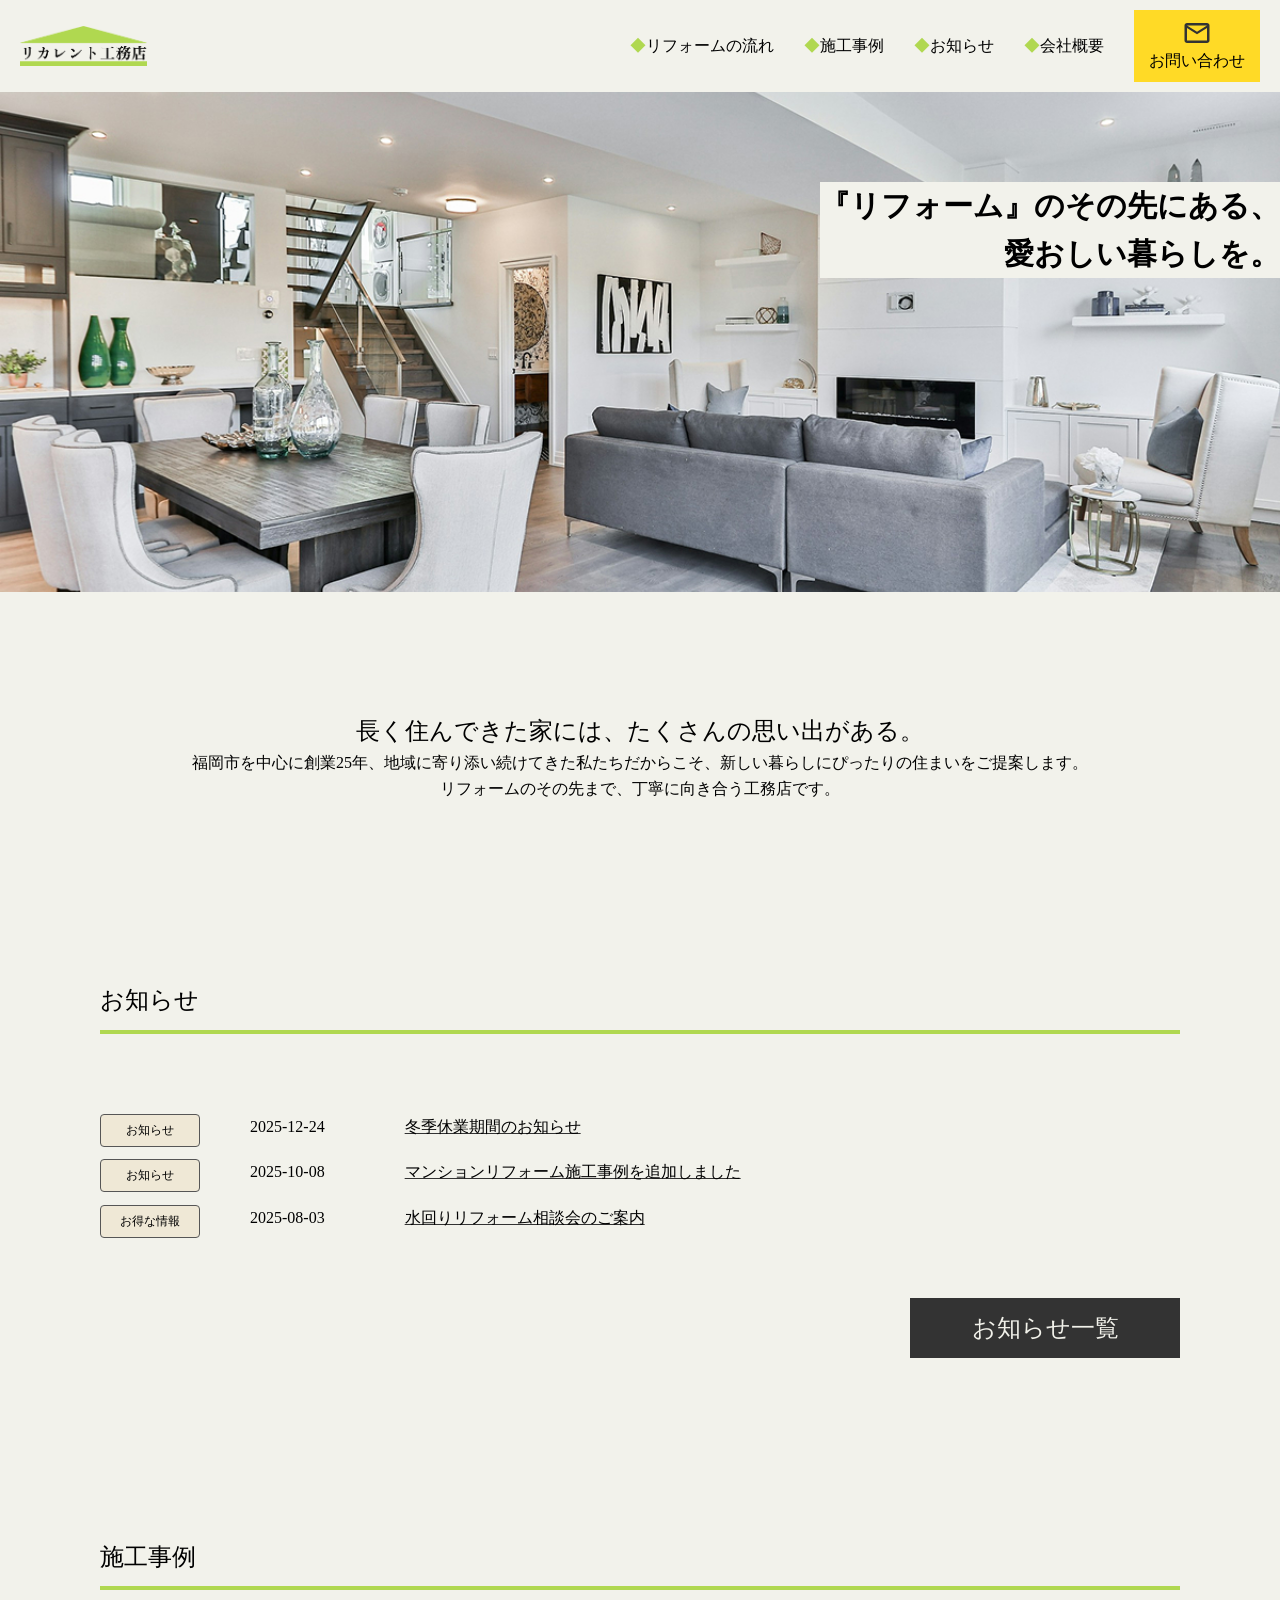
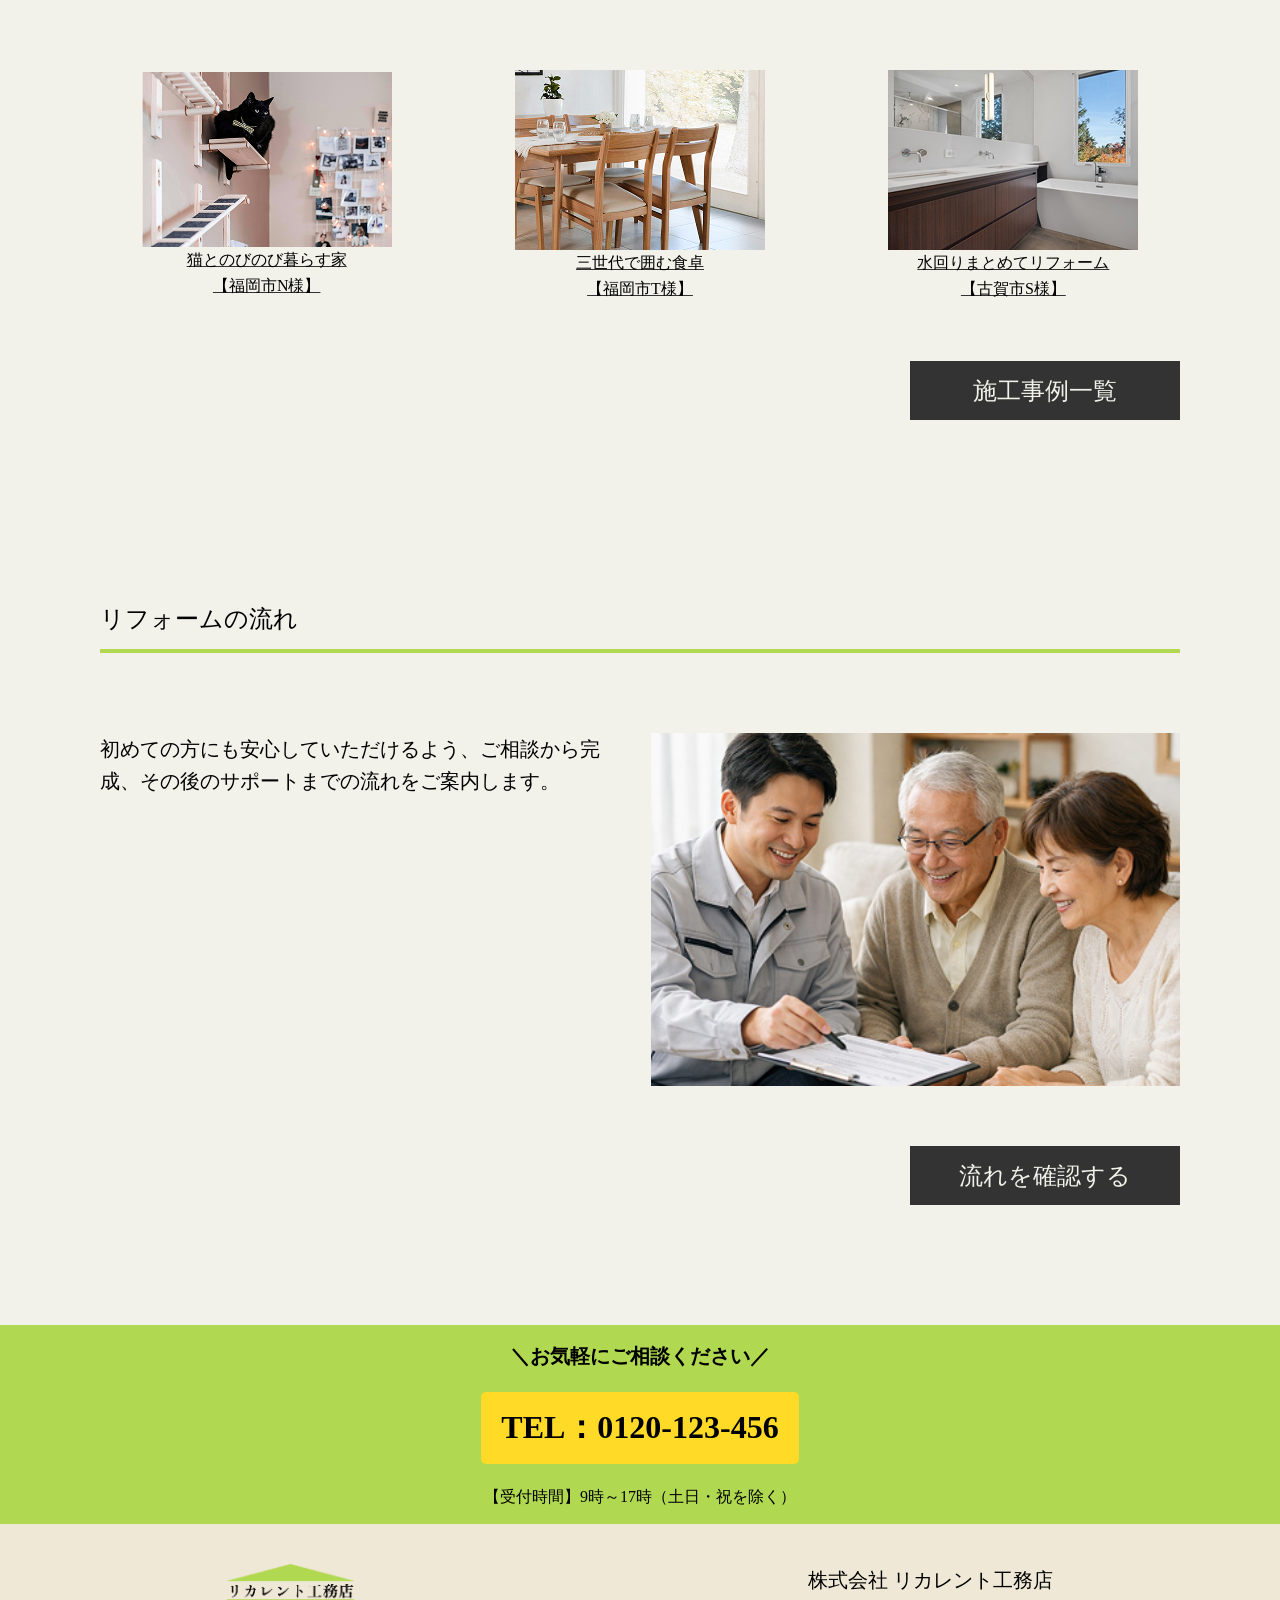
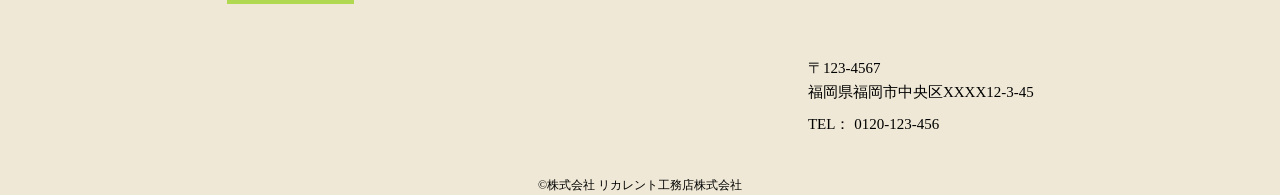
==== index.html @ 18c593c0 "アニメ―ション追加" ====
<!DOCTYPE html>
<html lang="ja">

<head>
    <meta charset="UTF-8">
    <meta name="viewport" content="width=device-width, initial-scale=1.0">
    <!-- 検索対策 -->
    <meta name="robots" content="noindex, nofollow">
    <link rel="stylesheet" href="css/reset.css">
    <link rel="stylesheet" href="css/style.css">
    <title>リカレント工務店株式会社</title>
</head>

<body>
    <header>
        <div class="l-header">
            <a href="index.html">
                <h1 class="c-logo"><img src="img/logo.png" alt="リカレント工務店株式会社" class="c-logo__img"></h1>
            </a>
            <nav class="l-g-nav">
                <ul class="l-g-nav__inner">
                    <li class="c-header-text"><a href="process.html">リフォームの流れ</a></li>
                    <li class="c-header-text"><a href="case.html">施工事例</a></li>
                    <li class="c-header-text"><a href="news.html">お知らせ</a></li>
                    <li class="c-header-text"><a href="company.html">会社概要</a></li>
                    <li>
                        <a href="contact.html" class="l-header__info-link">
                            <img src="img/icon-mail.svg" alt="">
                            <p>お問い合わせ</p>
                        </a>
                    </li>
                </ul>
            </nav>

            <nav class="open" id="open">
                <ul class="l-g-nav__inner">
                    <li class="c-header-text"><a href="process.html">リフォームの流れ</a></li>
                    <li class="c-header-text"><a href="case.html">施工事例</a></li>
                    <li class="c-header-text"><a href="news.html">お知らせ</a></li>
                    <li class="c-header-text"><a href="company.html">会社概要</a></li>
                    <li>
                        <a href="contact.html" class="l-header__info-link">
                            <img src="img/icon-mail.svg" alt="">
                            <p>お問い合わせ</p>
                        </a>
                    </li>
                </ul>
            </nav>

            <div class="c-hamburger" id="hamburger">
                <span></span>
            </div>
        </div>
    </header>

    <main>
        <div class="p-mv  slide-items">
            <p class="p-mv__copy bold">『リフォーム』のその先にある、<br>愛おしい暮らしを。</p>
        </div>
        <div class="l-wrapper">
            <div class="l-section">
                <p class="c-center-text subcopy"><span class="fz24">長く住んできた家には、たくさんの思い出がある。</span><br>
                    福岡市を中心に創業25年、地域に寄り添い続けてきた私たちだからこそ、新しい暮らしにぴったりの住まいをご提案します。 <br>リフォームのその先まで、丁寧に向き合う工務店です。</p>
            </div>


            <section class="l-section p-top-news">
                <h2 class="c-title fz24">お知らせ</h2>
                <div class="p-top-section__body">

                    <dl class="p-top-news__list" id="top-news-area">
                    </dl>

                    <a href="news.html" class="c-btn--black p-top__btn">
                        <p>お知らせ一覧
                        </p>
                    </a>
                </div>
            </section>

            <section class="l-section">
                <h2 class="c-title  fz24">施工事例</h2>
                <div class="p-top-section__body">
                    <ul class="p-case-card-set">
                        <li class="p-case-card c-hover__text"><a href="case/case1.html"><img src="img/case1.jpg"
                                    alt="福岡市のリフォーム事例。壁にキャットタワーがつけられており、黒猫がくつろいでいる。" class="p-case-card__img"></a>
                            <a href="#">
                                <p>猫とのびのび暮らす家</p>
                                <p>【福岡市N様】</p>
                            </a>
                        </li>
                        <li class="p-case-card c-hover__text"><a href="case/case1.html"><img src="img/case2.jpg"
                                    alt="福岡市のリフォーム事例。白い部屋に机と椅子がある。机の上には食器類がおかれている。" class="p-case-card__img"></a>
                            <a href="case/case01.html">
                                <p>三世代で囲む食卓</p>
                                <p>【福岡市T様】</p>
                            </a>
                        </li>
                        <li class="p-case-card c-hover__text"><a href="case/case1.html"><img src="img/case3.jpg"
                                    alt="古賀市のリフォーム事例。白い壁の部屋。ブラウンの引き出しがある大きな洗面台がある。窓からは青空が見える。"
                                    class="p-case-card__img"></a>
                            <a href="#">
                                <p>水回りまとめてリフォーム</p>
                                <p>【古賀市S様】</p>
                            </a>
                        </li>
                    </ul>
                    <a href="case.html" class="c-btn--black  p-top__btn">施工事例一覧</a>
                </div>
            </section>

            <section class="l-section p-top-process">
                <h2 class="c-title fz24">リフォームの流れ</h2>
                <div class="p-top-section__body">
                    <div class="p-top-process__inner">
                        <p class="p-top-process__text fz20">初めての方にも安心していただけるよう、ご相談から完成、その後のサポートまでの流れをご案内します。</p>
                        <img src="img/process4.jpg" alt="男性作業員が老夫婦に書面を見せながら説明をしている。" class="p-top-process__img">
                    </div>
                    <a href="process.html" class="c-btn--black p-top__btn">
                        <p>流れを確認する</p>
                    </a>
                </div>
            </section>
        </div>


        <div class="c-tel-belt c-center-text">
            <p class="fz20 bold">＼お気軽にご相談ください／</p>
            <p class="c-tel-belt__num fz32 bold">TEL：<a href="tel:0120-123-456">0120-123-456</a></p>
            <p>【受付時間】9時～17時（土日・祝を除く）</p>
        </div>

        <footer class="l-footer">
            <div class="l-footer-inner">
                <img src="img/logo.png" alt="" class="l-footer__img">
                <div class="l-footer__text">
                    <p class="l-footer__company">株式会社 リカレント工務店</p>
                    <div class="l-footer__info">
                        <p class="l-footer__add">〒123-4567<br>
                            福岡県福岡市中央区XXXX12-3-45</p>
                        <p class="l-footer__tel">TEL： <a href="tel:0120-123-456">0120-123-456</a></p>
                    </div>
                </div>
            </div>
            <small class="l-footer__copy fz12">&copy;株式会社 リカレント工務店株式会社</small>
        </footer>
    </main>
    <script src="js/script.js"></script>
    <script src="js/common.js"></script>
</body>

</html>
---- css/style.css ----
@charset "UTF-8";


:root {
    --reform-black: #333333;
    --reform-green: #B0D850;
    --reform-white: #F2F2EB;
    --reform-beige: #EFE8D6;
    --reform-yellow: #FFDA26;

    --fz-12: 1.2rem;
    --fz-16: 1.6rem;
    --fz-20: 2.0rem;
    --fz-24: 2.4rem;
    --fz-32: 3.2rem;
    --fz-48: 4.8rem;
}


html {
    font-size: 62.5%;
    line-height: 1.6;
}

body {
    font-size: 1.6rem;
    background-color: var(--reform-white);
}

img {
    width: 100%;
    height: auto;
}

.l-wrapper {
    width: 90%;
    max-width: 1080px;
    margin: 0 auto;
    display: flex;
    flex-direction: column;
    gap: 180px;
    margin-block: 120px;
}

.l-section {
    display: flex;
    flex-direction: column;
    gap: 80px;
}

.c-center-text {
    text-align: center;
}

/* 共通設定 */

/* フォント */

.fz12 {
    font-size: var(--fz-12);
}

.fz16 {
    font-size: var(--fz-16);
}

.fz20 {
    font-size: var(--fz-20);
}

.fz24 {
    font-size: var(--fz-24);
}

.fz32 {
    font-size: var(--fz-32);
}

.fz48 {
    font-size: var(--fz-48);
}

.bold {
    font-weight: bold;
}

/* hover */

.c-btn--black:hover,
.c-header-text:hover,
.p-case-card:hover,
.c-logo:hover,
.l-header__info-link:hover,
.c-hover__text:hover,
.c-tel-belt__num:hover {
    transition: opacity 0.3s ease;
    opacity: 0.8;
}


.p-news-category .c-news-item__icon:hover {
    filter: brightness(90%);
}

.c-hover__text {
    text-decoration: underline solid var(--reform-black);
}

.c-hover__text:hover,
.c-header-text:hover {
    color: #6B8E23;

}

.c-hover__text:hover {
    text-decoration: underline solid #6B8E23;
}

/* btn */
.c-btn--black {
    display: block;
    background-color: var(--reform-black);
    color: var(--reform-white);
    font-size: var(--fz-24);
    width: 270px;
    padding-block: 10.5px;
    text-align: center;
}

/* 見出し */
.c-title {
    border-bottom: 4px solid var(--reform-green);
    display: inline-block;
    padding-bottom: 10px;
    white-space: nowrap;
}

.c-title.animation {
    animation: slide-left 2s linear forwards;
}


/* ニュースアイコン */
.c-news-item__icon {
    background: var(--reform-beige);
    border: 1px solid #565656;
    border-radius: 4px;
    width: 100px;
    text-align: center;
    padding-block: 6px;
}

.c-special-offer {
    background-color: var(--reform-green);
}

/* header */

.l-header {
    display: flex;
    align-items: center;
    justify-content: space-between;
    padding: 10px 20px;
}

/* ロゴ */
.c-logo__img {
    height: 40px;
    width: auto;
}


.l-g-nav__inner {
    display: flex;
    align-items: center;
    gap: 30px;
}

.c-header-text {
    display: flex;
    gap: 20px;
}

.c-header-text a::before {
    content: "◆";
    color: var(--reform-green);
}



/* お問い合わせボタン */
.l-header__info-link {
    display: flex;
    flex-direction: column;
    align-items: center;
    justify-content: center;
    background-color: var(--reform-yellow);
    padding: 8px 15px;
    min-width: 90px;
}

.l-header__info-link img {
    width: 30px;
}

/* ハンバーガーメニュー */

.c-hamburger,
.open {
    display: none;
}


@media screen and (max-width:810px) {
    .l-g-nav {
        display: none;
    }

    /* アイコン */
    .c-hamburger {
        display: block;
        width: 50px;
        height: 30px;
        position: fixed;
        right: 10px;
        top: 10px;
        z-index: 100;
    }

    .c-hamburger span,
    .c-hamburger span::before,
    .c-hamburger span::after {
        width: 100%;
        height: 1px;
        display: inline-block;
        background: var(--reform-black);
        position: absolute;
    }

    .c-hamburger span::before,
    .c-hamburger span::after {
        content: "";
    }

    .c-hamburger span {
        top: 50%;
    }

    .c-hamburger span::before {
        top: 15px;
    }

    .c-hamburger span::after {
        bottom: 15px;
    }

    .active+.c-hamburger span {
        background: var(--reform-white);
    }

    .active+.c-hamburger span::before {
        transform: rotate(45deg);
        top: 0;
        transition-duration: 300ms;
    }

    .active+.c-hamburger span::after {
        transform: rotate(-45deg);
        top: 0px;
        transition-duration: 300ms;
    }

    /* 中身 */
    .open {
        display: none;
        position: fixed;
        background: var(--reform-beige);
        opacity: 0.9;
        top: 0;
        right: 0;
        width: 70%;
        height: 100vh;
        z-index: 50;
    }

    .l-g-nav__inner {
        width: 100%;
        height: 100%;
        flex-direction: column;
        align-items: center;
        justify-content: center;
    }

    .l-header__info-link {
        flex-direction: row;
        gap: 20px;
    }

    .open.active {
        display: block;
    }
}

/*  電話　緑帯 */

.c-tel-belt {
    background-color: var(--reform-green);
    padding-block: 15px;
    display: flex;
    flex-direction: column;
    align-items: center;
    gap: 20px;
}

.c-tel-belt p:first-child {
    animation: flashAnime 500ms ease-in-out infinite;
}

.c-tel-belt__num {
    background-color: var(--reform-yellow);
    border-radius: 5px;
    padding: 10px 20px;
}

/* fotter */
.l-footer {
    background: var(--reform-beige);
}

.l-footer-inner {
    padding-block: 40px;
    display: flex;
    justify-content: space-around;
}

.l-footer__info {
    display: flex;
    flex-direction: column;
    gap: 8px;
}

.l-footer__text {
    display: flex;
    flex-direction: column;
    gap: 60px;

}

.l-footer__img {
    height: 40px;
    width: auto;
}

.l-footer__company {
    font-size: clamp(1.5rem, 1.324rem + 0.751vw, 2rem);
}

.l-footer__add,
.l-footer__tel {
    font-size: clamp(1rem, 0.824rem + 0.751vw, 1.5rem);
}

.l-footer__copy {
    display: block;
    text-align: center;
}

/* TOPページ */


.p-top-section__body {
    display: flex;
    flex-direction: column;
    gap: 60px;
}

.p-top__btn {
    align-self: flex-end;
}

@media screen and (max-width:735px) {
    .p-top__btn {
        align-self: center;
    }
}


/* MainVisual */
.p-mv {
    background: url(../img/bg.jpg) center center/cover;
    height: clamp(24.375rem, 15.352rem + 38.498vw, 50rem);
    display: flex;
    flex-direction: column;
    align-items: flex-end;
    opacity: 0;
    animation: slide-right 2s ease-out 200ms alternate forwards;
}


.p-mv__copy {
    font-size: clamp(1.5rem, 0.972rem + 2.254vw, 3rem);
    background-color: var(--reform-white);
    margin-top: 90px;
    text-align: end;
    opacity: 0;
    animation: riseAnime 3s ease-in-out 1.5s;
    animation-fill-mode: forwards;
}

.subcopy.animation {
    animation: riseAnime 3s ease-out;
}

/* お知らせ */

.p-top-news__list {
    display: flex;
    flex-direction: column;
    gap: clamp(1rem, 0.912rem + 0.376vw, 1.25rem);
}

.c-news-item {
    display: flex;
    gap: 80px;
}

.c-news-item__head {
    display: flex;
    gap: clamp(2.5rem, 1.620rem + 3.756vw, 5rem);
    font-weight: normal;
}


@media screen and (max-width:735px) {
    .c-news-item {
        flex-direction: column;
        gap: 12px;
    }
}

/* リフォームの流れ（トップページ） */
.p-top-process__inner {
    display: flex;
    gap: 2%;
}

.p-top-process__text,
.p-top-process__img {
    width: 49%;
}

@media screen and (max-width:735px) {
    .p-top-process__inner {
        flex-direction: column;
    }

    .p-top-process__img,
    .p-top-process__text {
        width: 100%;
    }
}

/* リフォームの流れページ */


.p-process__bg {
    background: url(../img/process_top.jpg) center center/cover;
    height: clamp(4rem, 0.193rem + 16.244vw, 14.813rem);
}

.p-process__inner {
    display: flex;
    flex-direction: column;
    gap: 220px;
}

.p-process__card {
    display: flex;
    gap: 2%;
    justify-content: center;
    align-items: center;
    position: relative;
}


.p-process__card:not(:first-of-type)::before {
    content: url(../img/arrow.svg);
    position: absolute;
    left: 0;
    top: -166px;
}

.p-process__title-area {
    display: flex;
    align-items: center;
    gap: 60px;
    margin-bottom: 50px;
}


.p-process__text-area,
.p-process__img {
    width: 49%;
}

.p-process__img {
    white-space: nowrap;
    opacity: 0;
}

.p-process__img.animation {
    animation: riseAnime 1s linear 400ms forwards;
}

.p-process__icon {
    background: var(--reform-green);
    font-size: var(--fz-32);
    display: flex;
    flex-direction: column;
    justify-content: center;
    align-items: center;
    width: 75px;
    height: 75px;
    border-radius: 50%;
}

.p-process__icon--small {
    font-size: var(--fz-16);
}

.p-process__title {
    font-size: var(--fz-24);
}


.p-process__step-1 {
    display: flex;
    flex-direction: column;
    align-items: center;
}


@media screen and (max-width:735px) {
    .p-process__card {
        flex-direction: column;
    }

    .p-process__text-area,
    .p-process__img {
        width: 100%;
    }
}

/* 問い合わせページ */

.p-tel-box {
    display: flex;
    flex-direction: column;
    border: 10px solid var(--reform-green);
    align-items: center;
    padding-block: 20px;
}

.p-tel-box__num {
    font-size: clamp(36px, 31.775px + 1.127vw, 48px);
}

.p-tel-box__text {
    font-size: clamp(20px, 18.592px + 0.376vw, 24px);
}

.p-form {
    display: flex;
    flex-direction: column;
    gap: 90px;
    align-items: flex-start;
}

.p-form-area {
    display: flex;
    flex-direction: column;
    /* 項目ごとの余白 */
    gap: 70px;
}

.p-form__item,
.p-form__item--top {
    display: flex;
    align-items: flex-start;
    gap: 78px;
}

.p-form__item-description {
    display: flex;
    flex-direction: column;
    gap: 13px;
}

.p-form__title-area {
    display: flex;
    flex-direction: column;
    gap: 13px;
}

.p-form__title-text {
    background: var(--reform-green);
    width: 200px;
}

.p-form__checkbox,
.p-form__radio {
    display: flex;
    align-items: center;
    gap: 15px;
}

.p-form__input-area {
    display: flex;
    gap: 45px;
}

.p-form--red {
    color: #DC1414;
}

.p-form__item--bottom,
.p-form--red {
    font-size: 1.4rem;
}

.p-text-box,
.p-text-box--big {
    border: 1px solid #000;
    padding: 10px 4px;
}

.p-text-box {
    height: 23px;
    width: 400px
}

.p-text-box--big {
    height: 164px;
    width: 400px;
}

.p-form-btn {
    align-self: center;
}



@media screen and (max-width:735px) {


    .p-form__input-area,
    .p-form__item,
    .p-form__item--top {
        flex-direction: column;
        gap: 12px;
    }
}

/* お知らせ一覧 */

.p-news-category {
    display: flex;
    gap: 10px;
}

.p-news-category__icon {
    display: flex;
    gap: 22px;
}

.p-news__box {
    border-bottom: 1px dotted var(--reform-black);
    padding-block: 20px;
}

.p-news-list {
    display: flex;
    flex-direction: column;
}


@media screen and (max-width:735px) {

    .p-news-category {
        flex-direction: column;
    }

}


/* 事例一覧 */


.p-case__category {
    display: flex;
    justify-content: center;
    gap: clamp(1.875rem, 0.775rem + 4.695vw, 5rem);
}

.p-case__category li {
    padding: 5px 10px;
}

.p-case__category li:hover {
    background-color: var(--reform-green);
    opacity: 0.9;
}


.p-case-card-set {
    display: grid;
    grid-template-columns: repeat(auto-fit, minmax(250px, 1fr));
    column-gap: min(40px);
    row-gap: 50px;
    align-items: center;
}

.p-case-card {
    width: 250px;
    text-align: center;
    display: flex;
    flex-direction: column;
    align-items: center;
    margin: 0 auto;
}

.p-case-card__img {
    width: 250px;
}


/* 事例詳細 */

.p-case-det {
    display: flex;
    gap: min(40px);
}

.p-case-det__img {
    max-width: 480px;
    object-fit: contain;
}

.p-case-comment__item {
    min-width: 200px;
}

.p-before-and-after {
    display: flex;
    justify-content: center;
    gap: min(40px);
}

.p-before,
.p-after {
    display: flex;
    flex-direction: column;
    gap: 10px;
    position: relative;
}

.p-before img,
.p-after img {
    width: 350px;
    height: 200px;
    object-fit: cover;
}

.p-case-det__bottom-area {
    display: flex;
    gap: min(40px);
}

.p-case-voice {
    flex-basis: 50%;
}

.p-case-box {
    flex-basis: 50%;
    border: 5px solid var(--reform-green);
    padding: 10px;
}

.p-case-box dt {
    font-weight: normal;
}

.p-case-box__item {
    display: flex;
}

.p-case-box__item dt::after {
    content: "：";
}



.p-case__btn {
    align-self: center;
}


@media screen and (max-width:735px) {
    .c-case-det__title {
        display: flex;
        flex-direction: column;
    }

    .p-case-det {
        flex-direction: column;
    }

    .p-case-det__img {
        width: 100%;
    }

    .p-case-comment {
        flex-direction: column;
    }

    .p-case-comment__item {
        width: 100%;
    }

    .p-case-det__bottom-area {
        flex-direction: column;
    }

    .p-before-and-after {
        flex-direction: column;
        align-items: center;
    }
}


/* アニメーション */
@keyframes riseAnime {
    0% {
        opacity: 0;
    }

    100% {
        opacity: 1;
    }
}

@keyframes flashAnime {
    0% {
        color: var(--reform-black);
    }

    50% {
        color: var(--reform-green);
    }

    100% {
        color: var(--reform-black);
    }
}

@keyframes slide-left {
    0% {
        transform: translateX(100%);
        opacity: 0;
    }

    50% {
        transform: translateX(0%);
        opacity: 1;
    }

    100% {
        transform: translateX(0%);
        opacity: 1;
    }
}

@keyframes slide-right {
    0% {
        transform: translateX(-100%);
        opacity: 0;
    }

    100% {
        transform: translateX(0%);
        opacity: 1;
    }
}
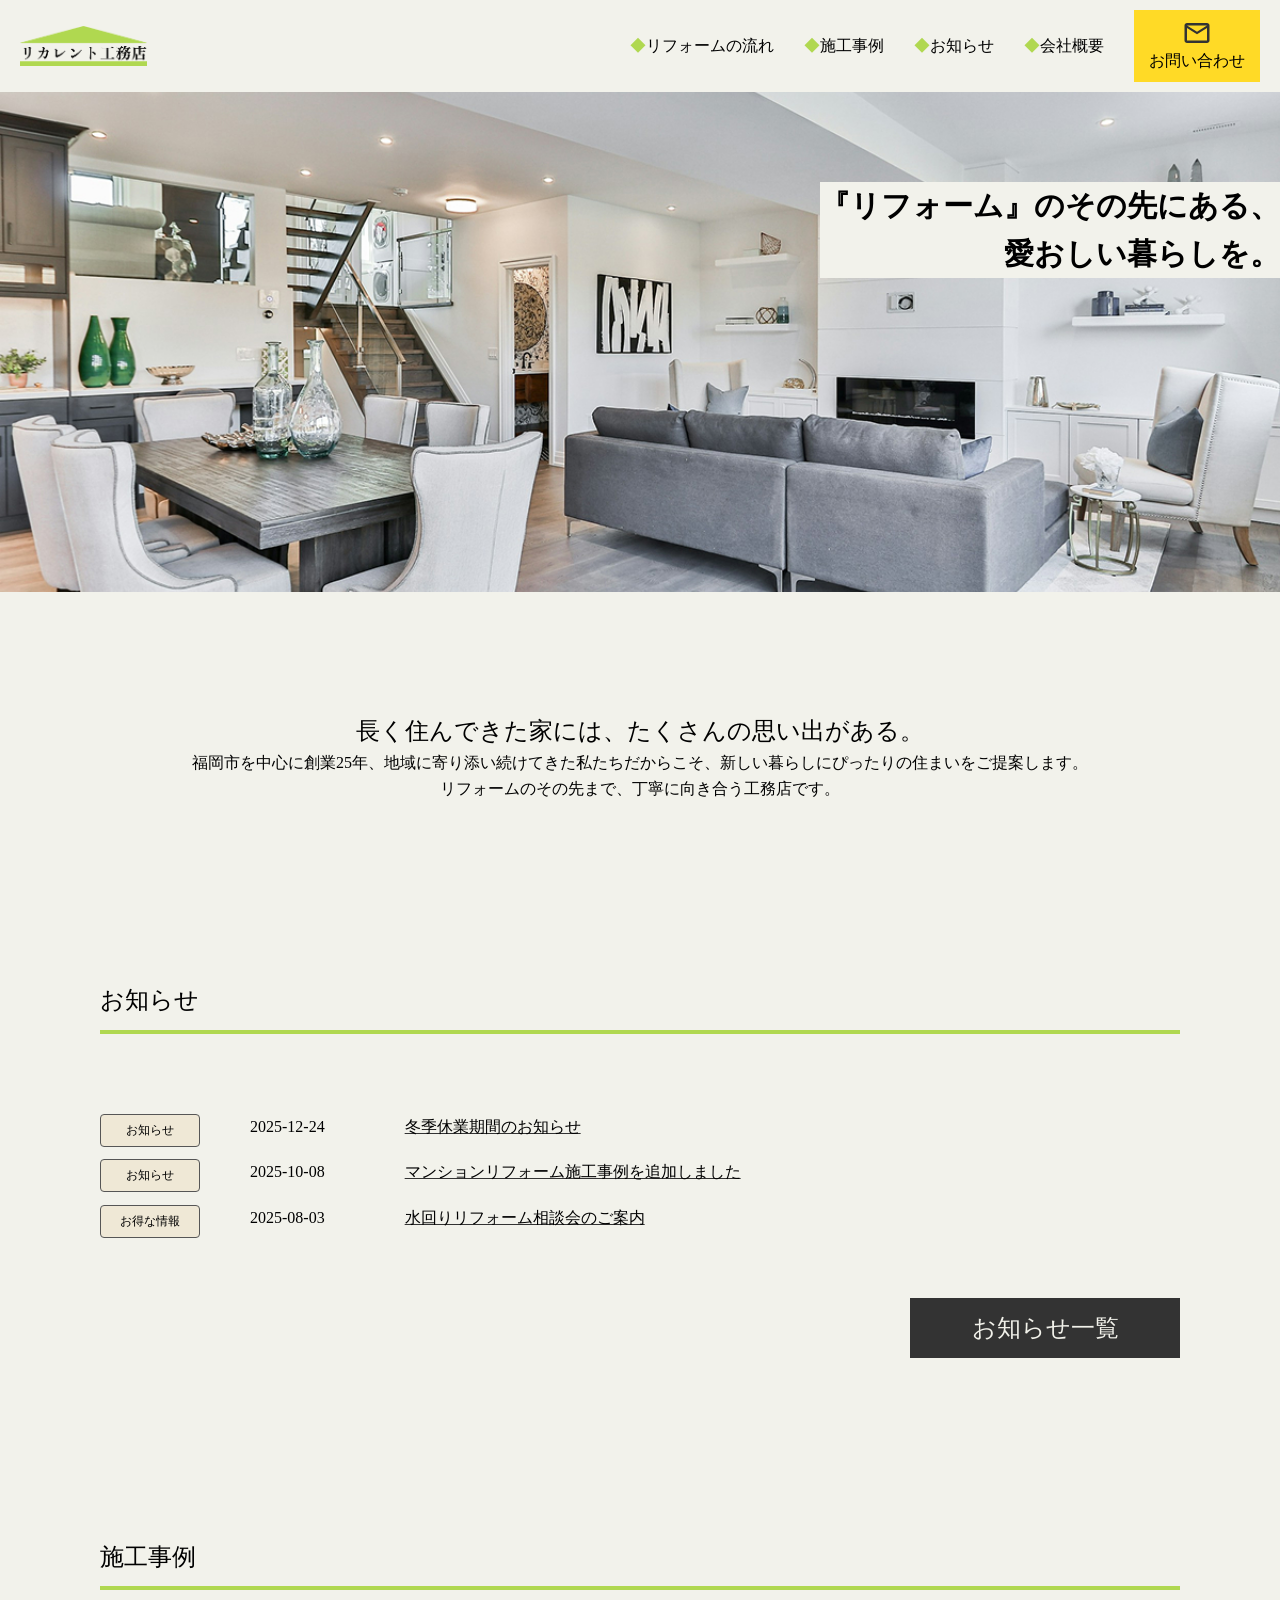
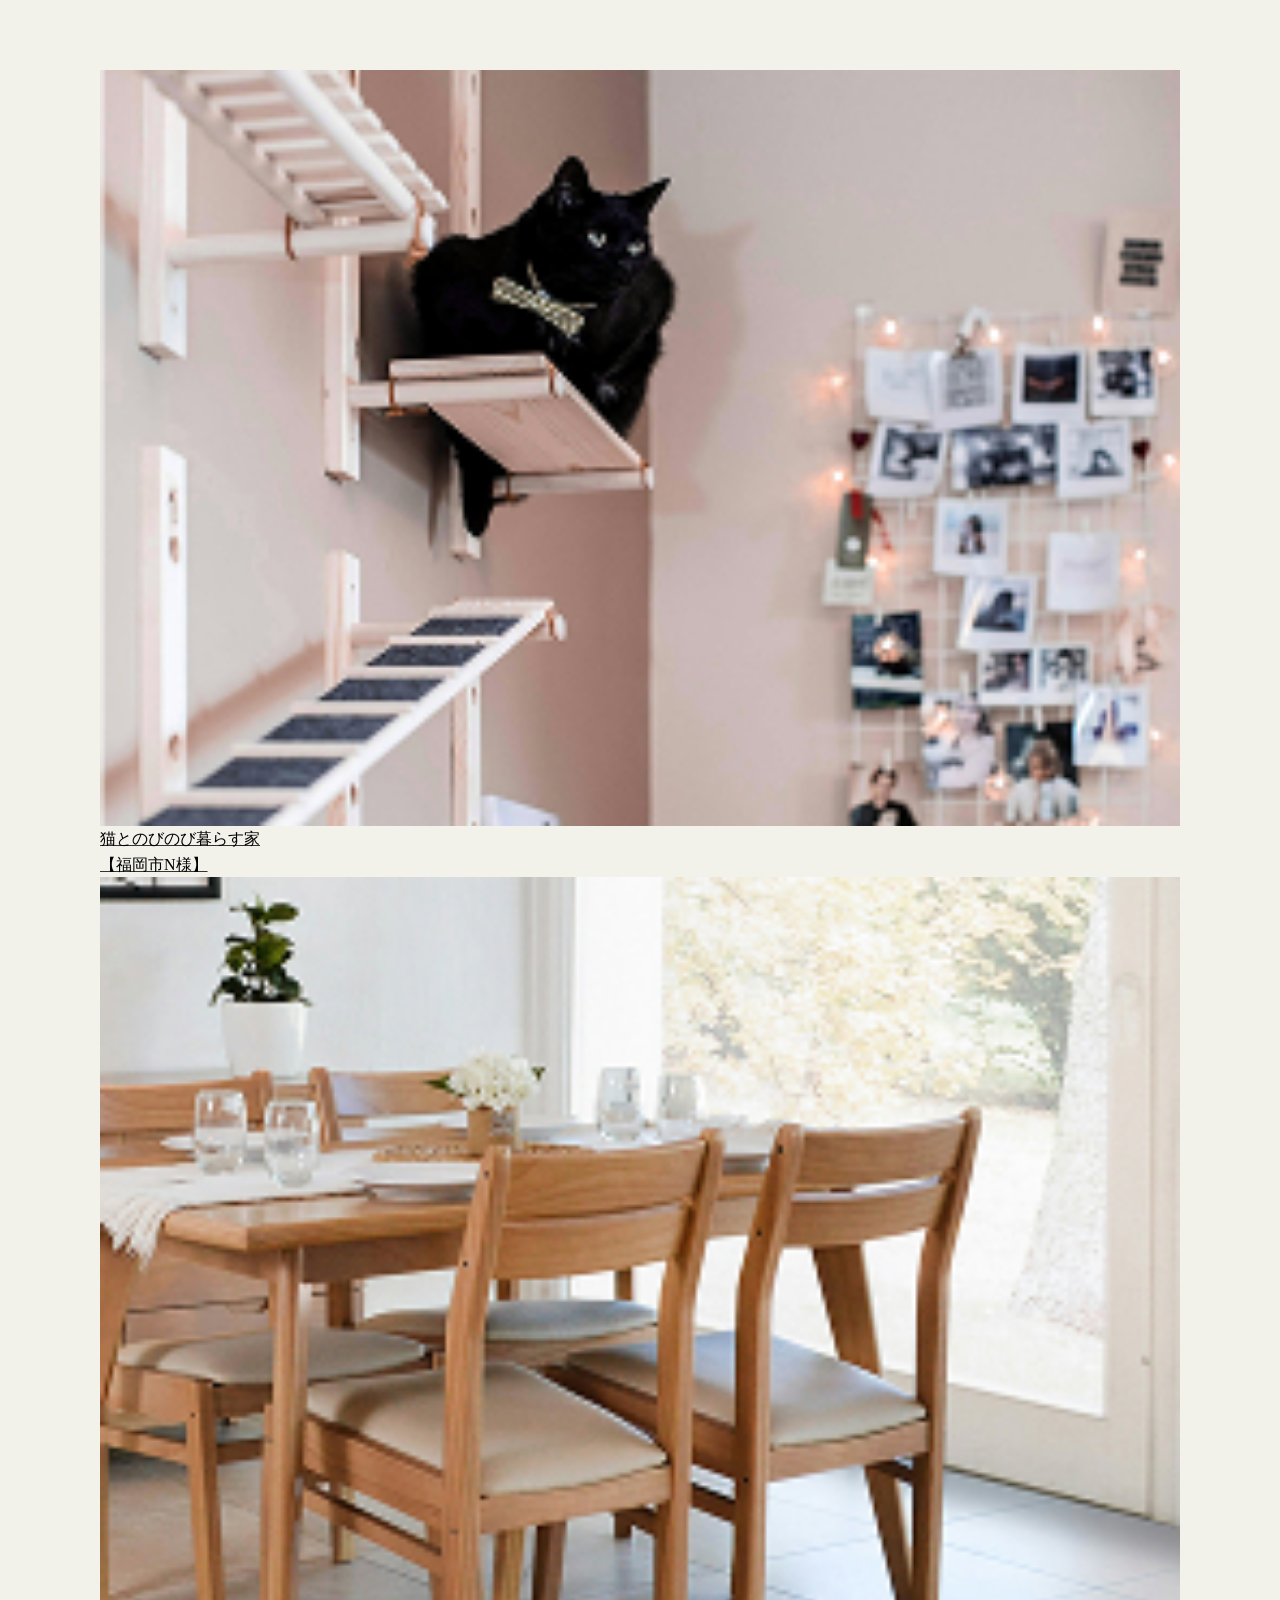
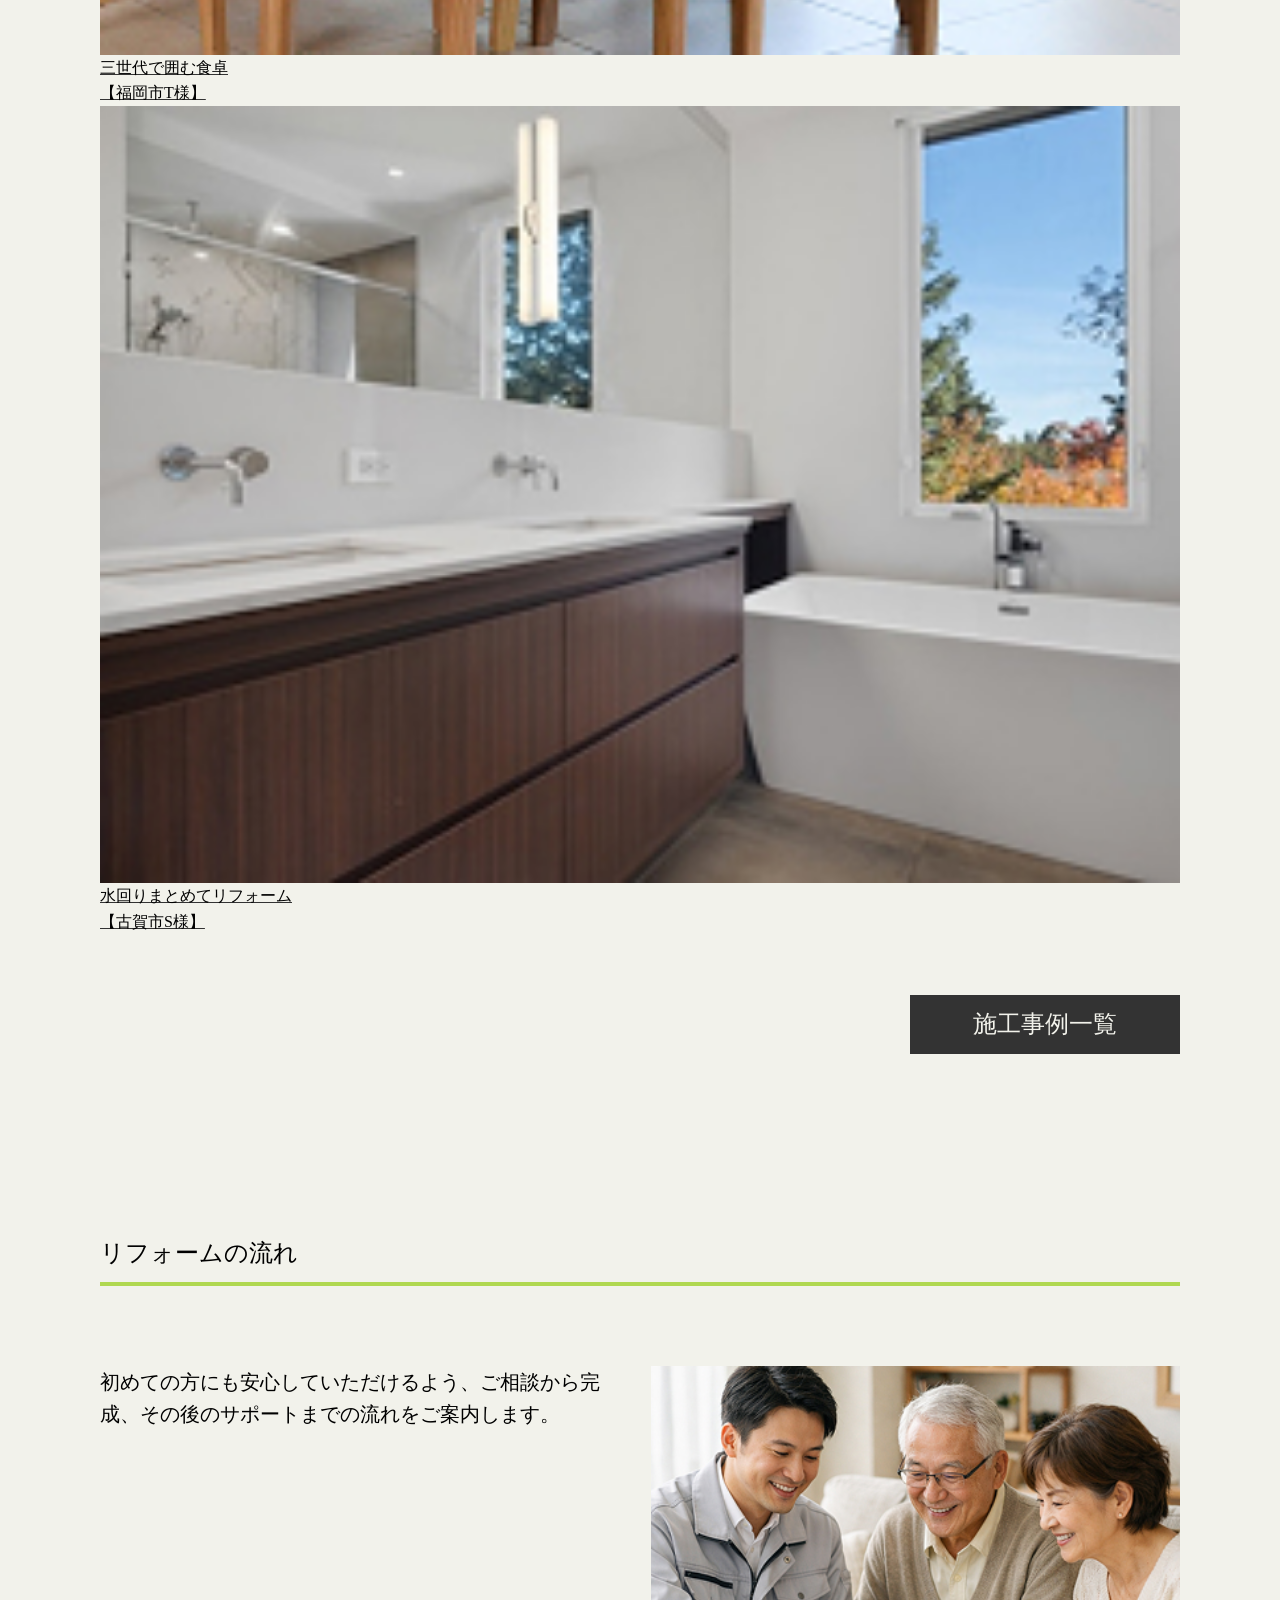
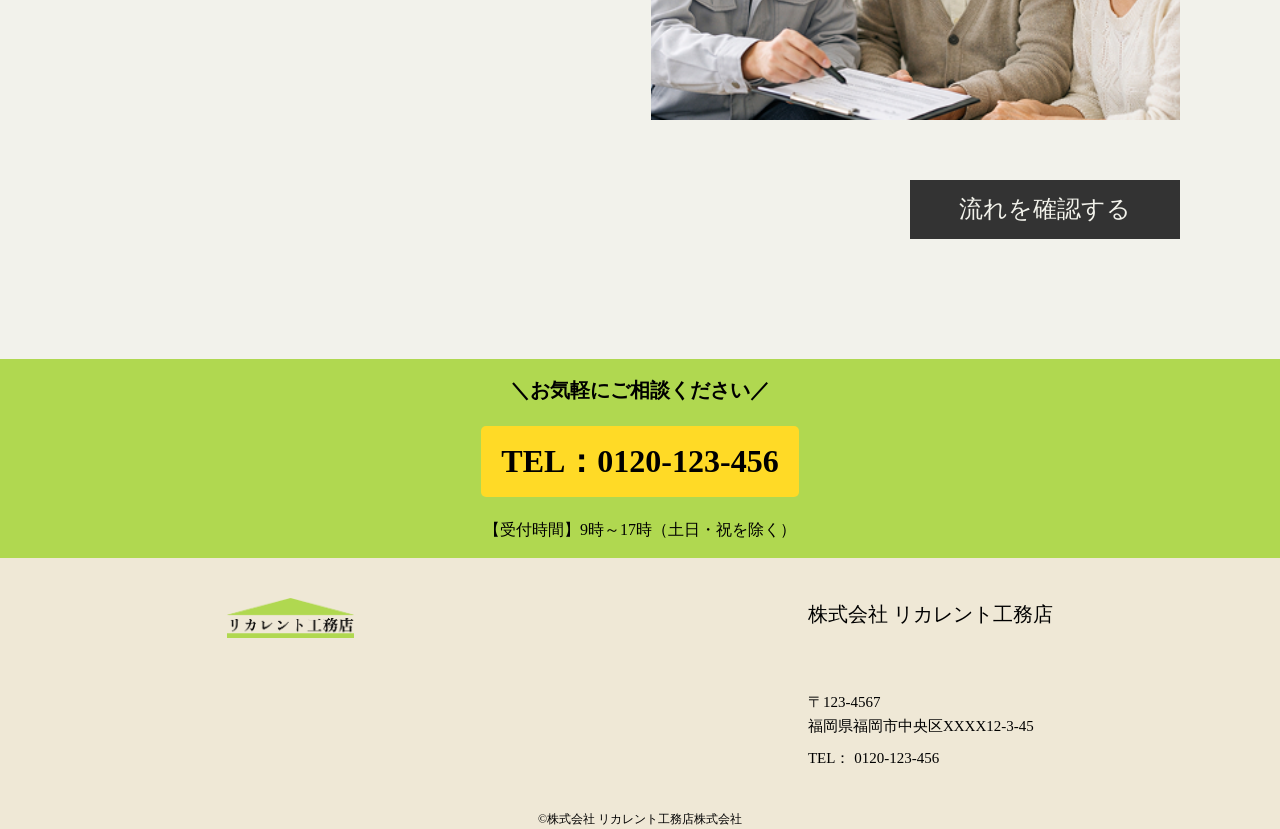
==== commit 4f33b80c: "各ページクラス名見直し" ====
--- a/index.html
+++ b/index.html
@@ -68,7 +68,7 @@
                 <h2 class="c-title fz24">お知らせ</h2>
                 <div class="p-top-section__body">
 
-                    <dl class="p-top-news__list" id="top-news-area">
+                    <dl class="l-top-news__list" id="top-news-area">
                     </dl>
 
                     <a href="news.html" class="c-btn--black p-top__btn">
--- a/css/style.css
+++ b/css/style.css
@@ -136,7 +136,7 @@
 }
 
 .c-title.animation {
-    animation: slide-left 2s linear forwards;
+    animation: slide-left 1.3s linear forwards;
 }
 
 
@@ -393,7 +393,7 @@
     flex-direction: column;
     align-items: flex-end;
     opacity: 0;
-    animation: slide-right 2s ease-out 200ms alternate forwards;
+    animation: slide-right 1.3s ease-out 200ms alternate forwards;
 }
 
 
@@ -403,7 +403,7 @@
     margin-top: 90px;
     text-align: end;
     opacity: 0;
-    animation: riseAnime 3s ease-in-out 1.5s;
+    animation: riseAnime 2s ease-in-out 1s;
     animation-fill-mode: forwards;
 }
 
@@ -413,18 +413,18 @@
 
 /* お知らせ */
 
-.p-top-news__list {
+.l-top-news__list {
     display: flex;
     flex-direction: column;
     gap: clamp(1rem, 0.912rem + 0.376vw, 1.25rem);
 }
 
-.c-news-item {
+.l-top-news__item {
     display: flex;
     gap: 80px;
 }
 
-.c-news-item__head {
+.l-top-news__item--head {
     display: flex;
     gap: clamp(2.5rem, 1.620rem + 3.756vw, 5rem);
     font-weight: normal;
@@ -432,7 +432,7 @@
 
 
 @media screen and (max-width:735px) {
-    .c-news-item {
+    .l-top-news__item {
         flex-direction: column;
         gap: 12px;
     }
@@ -461,12 +461,6 @@
 }
 
 /* リフォームの流れページ */
-
-
-.p-process__bg {
-    background: url(../img/process_top.jpg) center center/cover;
-    height: clamp(4rem, 0.193rem + 16.244vw, 14.813rem);
-}
 
 .p-process__inner {
     display: flex;
@@ -509,7 +503,7 @@
 }
 
 .p-process__img.animation {
-    animation: riseAnime 1s linear 400ms forwards;
+    animation: riseAnime 1.2s linear 100ms forwards;
 }
 
 .p-process__icon {
@@ -539,6 +533,9 @@
     align-items: center;
 }
 
+.p-process__btn {
+    align-self: center;
+}
 
 @media screen and (max-width:735px) {
     .p-process__card {
@@ -553,7 +550,7 @@
 
 /* 問い合わせページ */
 
-.p-tel-box {
+.p-tel__box {
     display: flex;
     flex-direction: column;
     border: 10px solid var(--reform-green);
@@ -561,11 +558,11 @@
     padding-block: 20px;
 }
 
-.p-tel-box__num {
+.p-tel__num {
     font-size: clamp(36px, 31.775px + 1.127vw, 48px);
 }
 
-.p-tel-box__text {
+.p-tel__box--text {
     font-size: clamp(20px, 18.592px + 0.376vw, 24px);
 }
 
@@ -576,7 +573,7 @@
     align-items: flex-start;
 }
 
-.p-form-area {
+.p-form__wrapper {
     display: flex;
     flex-direction: column;
     /* 項目ごとの余白 */
@@ -602,7 +599,7 @@
     gap: 13px;
 }
 
-.p-form__title-text {
+.p-form__title {
     background: var(--reform-green);
     width: 200px;
 }
@@ -614,7 +611,7 @@
     gap: 15px;
 }
 
-.p-form__input-area {
+.p-form__input {
     display: flex;
     gap: 45px;
 }
@@ -623,23 +620,22 @@
     color: #DC1414;
 }
 
-.p-form__item--bottom,
 .p-form--red {
     font-size: 1.4rem;
 }
 
-.p-text-box,
-.p-text-box--big {
+.p-form__text-box,
+.p-form__text-box--big {
     border: 1px solid #000;
     padding: 10px 4px;
 }
 
-.p-text-box {
+.p-form__text-box {
     height: 23px;
     width: 400px
 }
 
-.p-text-box--big {
+.p-form__text-box--big {
     height: 164px;
     width: 400px;
 }
@@ -653,7 +649,7 @@
 @media screen and (max-width:735px) {
 
 
-    .p-form__input-area,
+    .p-form__input,
     .p-form__item,
     .p-form__item--top {
         flex-direction: column;
@@ -663,12 +659,12 @@
 
 /* お知らせ一覧 */
 
-.p-news-category {
+.p-news__category {
     display: flex;
     gap: 10px;
 }
 
-.p-news-category__icon {
+.p-news__category-icon {
     display: flex;
     gap: 22px;
 }
@@ -678,7 +674,7 @@
     padding-block: 20px;
 }
 
-.p-news-list {
+.l-news-list {
     display: flex;
     flex-direction: column;
 }
@@ -686,7 +682,7 @@
 
 @media screen and (max-width:735px) {
 
-    .p-news-category {
+    .p-news__category {
         flex-direction: column;
     }
 
@@ -712,7 +708,7 @@
 }
 
 
-.p-case-card-set {
+.l-case__cards {
     display: grid;
     grid-template-columns: repeat(auto-fit, minmax(250px, 1fr));
     column-gap: min(40px);
@@ -720,7 +716,7 @@
     align-items: center;
 }
 
-.p-case-card {
+.p-case__card {
     width: 250px;
     text-align: center;
     display: flex;
@@ -729,93 +725,92 @@
     margin: 0 auto;
 }
 
-.p-case-card__img {
+.p-case__card-img {
     width: 250px;
 }
 
 
 /* 事例詳細 */
 
-.p-case-det {
+.l-case-det__main {
     display: flex;
     gap: min(40px);
 }
 
-.p-case-det__img {
+.c-case-det__img {
     max-width: 480px;
     object-fit: contain;
 }
 
-.p-case-comment__item {
+.c-case-det__point {
     min-width: 200px;
 }
 
-.p-before-and-after {
+.l-case-det__beforeafter {
     display: flex;
     justify-content: center;
     gap: min(40px);
 }
 
-.p-before,
-.p-after {
+.l-before,
+.l-after {
     display: flex;
     flex-direction: column;
     gap: 10px;
     position: relative;
 }
 
-.p-before img,
-.p-after img {
+.l-before img,
+.l-after img {
     width: 350px;
     height: 200px;
     object-fit: cover;
 }
 
-.p-case-det__bottom-area {
+.l-case-det__bottom-area {
     display: flex;
     gap: min(40px);
 }
 
-.p-case-voice {
+.c-case-det__voice {
     flex-basis: 50%;
 }
 
-.p-case-box {
+.c-case-det__box {
     flex-basis: 50%;
     border: 5px solid var(--reform-green);
     padding: 10px;
 }
 
-.p-case-box dt {
+.c-case-det__box dt {
     font-weight: normal;
 }
 
-.p-case-box__item {
-    display: flex;
-}
-
-.p-case-box__item dt::after {
+.c-case-det__box-item {
+    display: flex;
+}
+
+.c-case-det__box-item dt::after {
     content: "：";
 }
 
-
-
-.p-case__btn {
+.c-case__btn {
     align-self: center;
 }
 
 
 @media screen and (max-width:735px) {
-    .c-case-det__title {
-        display: flex;
-        flex-direction: column;
-    }
-
-    .p-case-det {
-        flex-direction: column;
-    }
-
-    .p-case-det__img {
+
+    .l-case-det__main {
+        flex-direction: column;
+    }
+
+    .l-case-det__beforeafter {
+        flex-direction: column;
+        align-items: center;
+    }
+
+    .c-case-det__img {
         width: 100%;
     }
 
@@ -827,13 +822,8 @@
         width: 100%;
     }
 
-    .p-case-det__bottom-area {
-        flex-direction: column;
-    }
-
-    .p-before-and-after {
-        flex-direction: column;
-        align-items: center;
+    .l-case-det__bottom-area {
+        flex-direction: column;
     }
 }
 
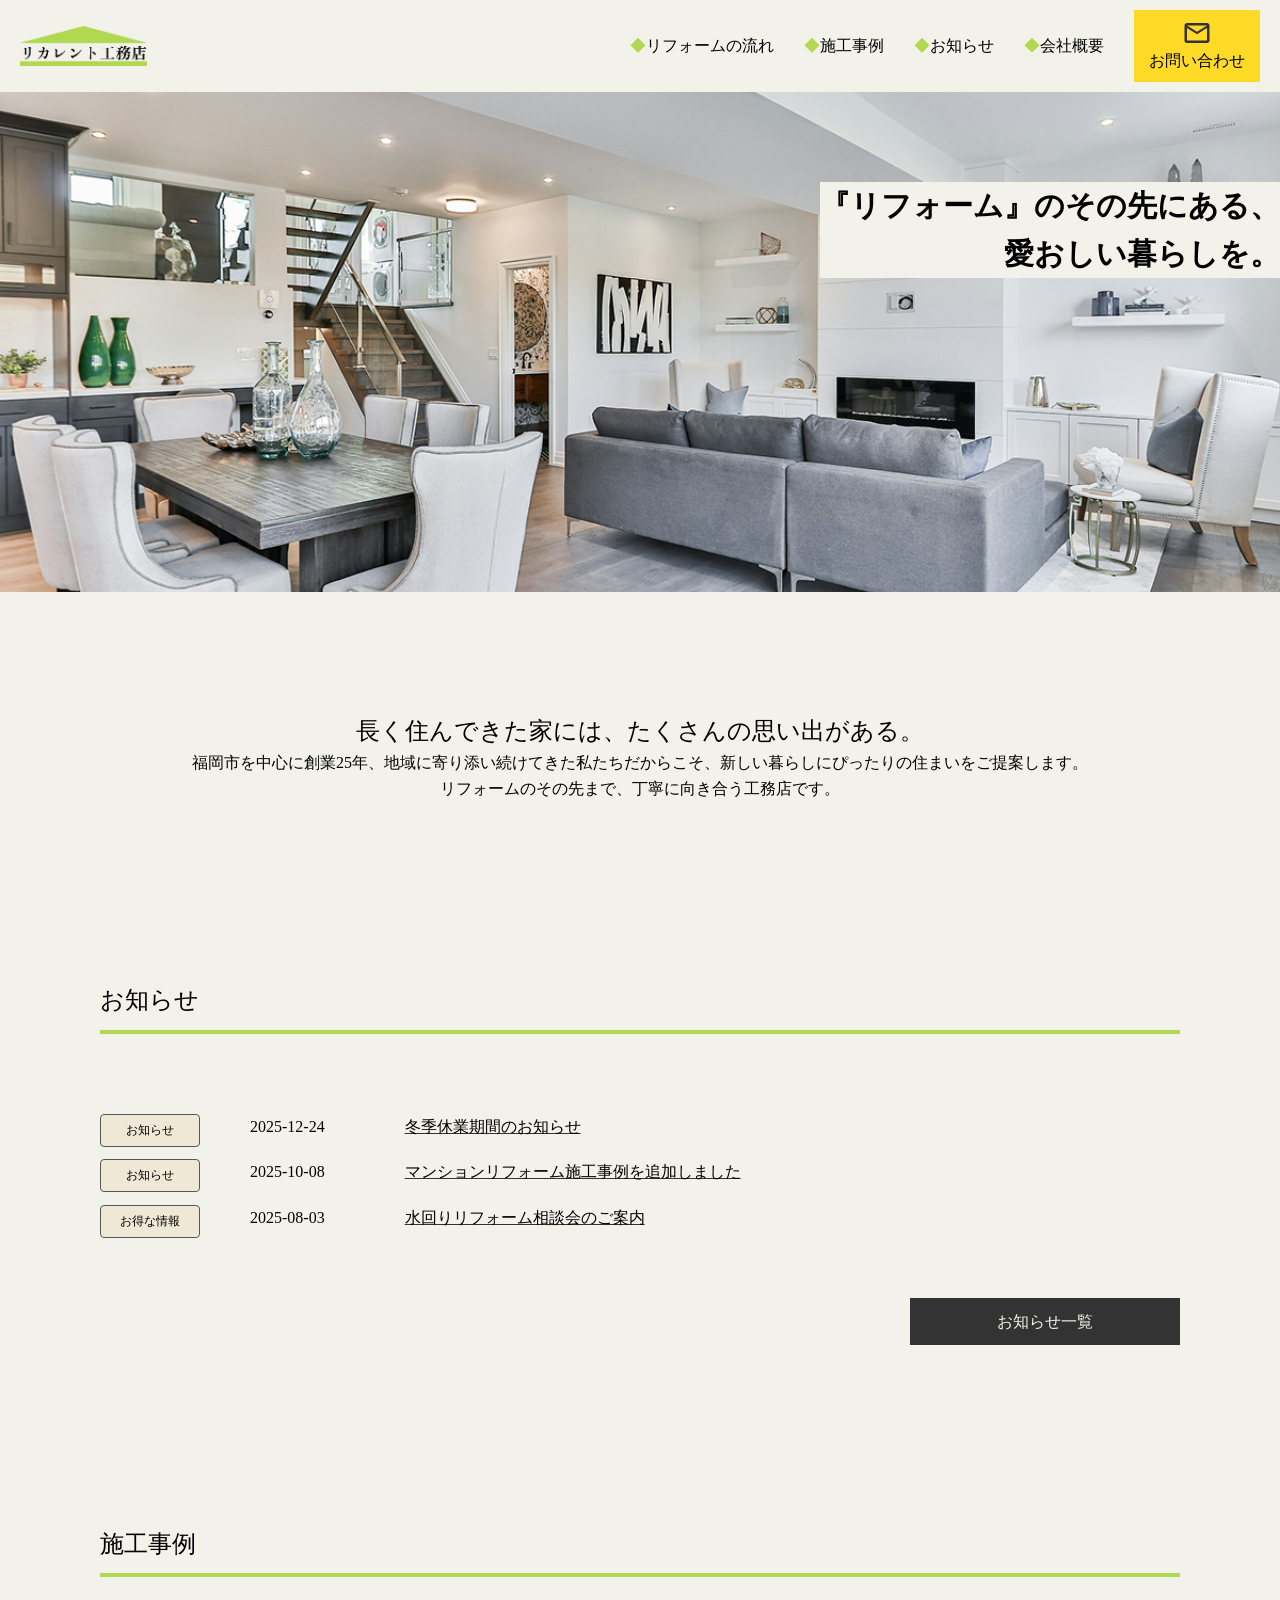
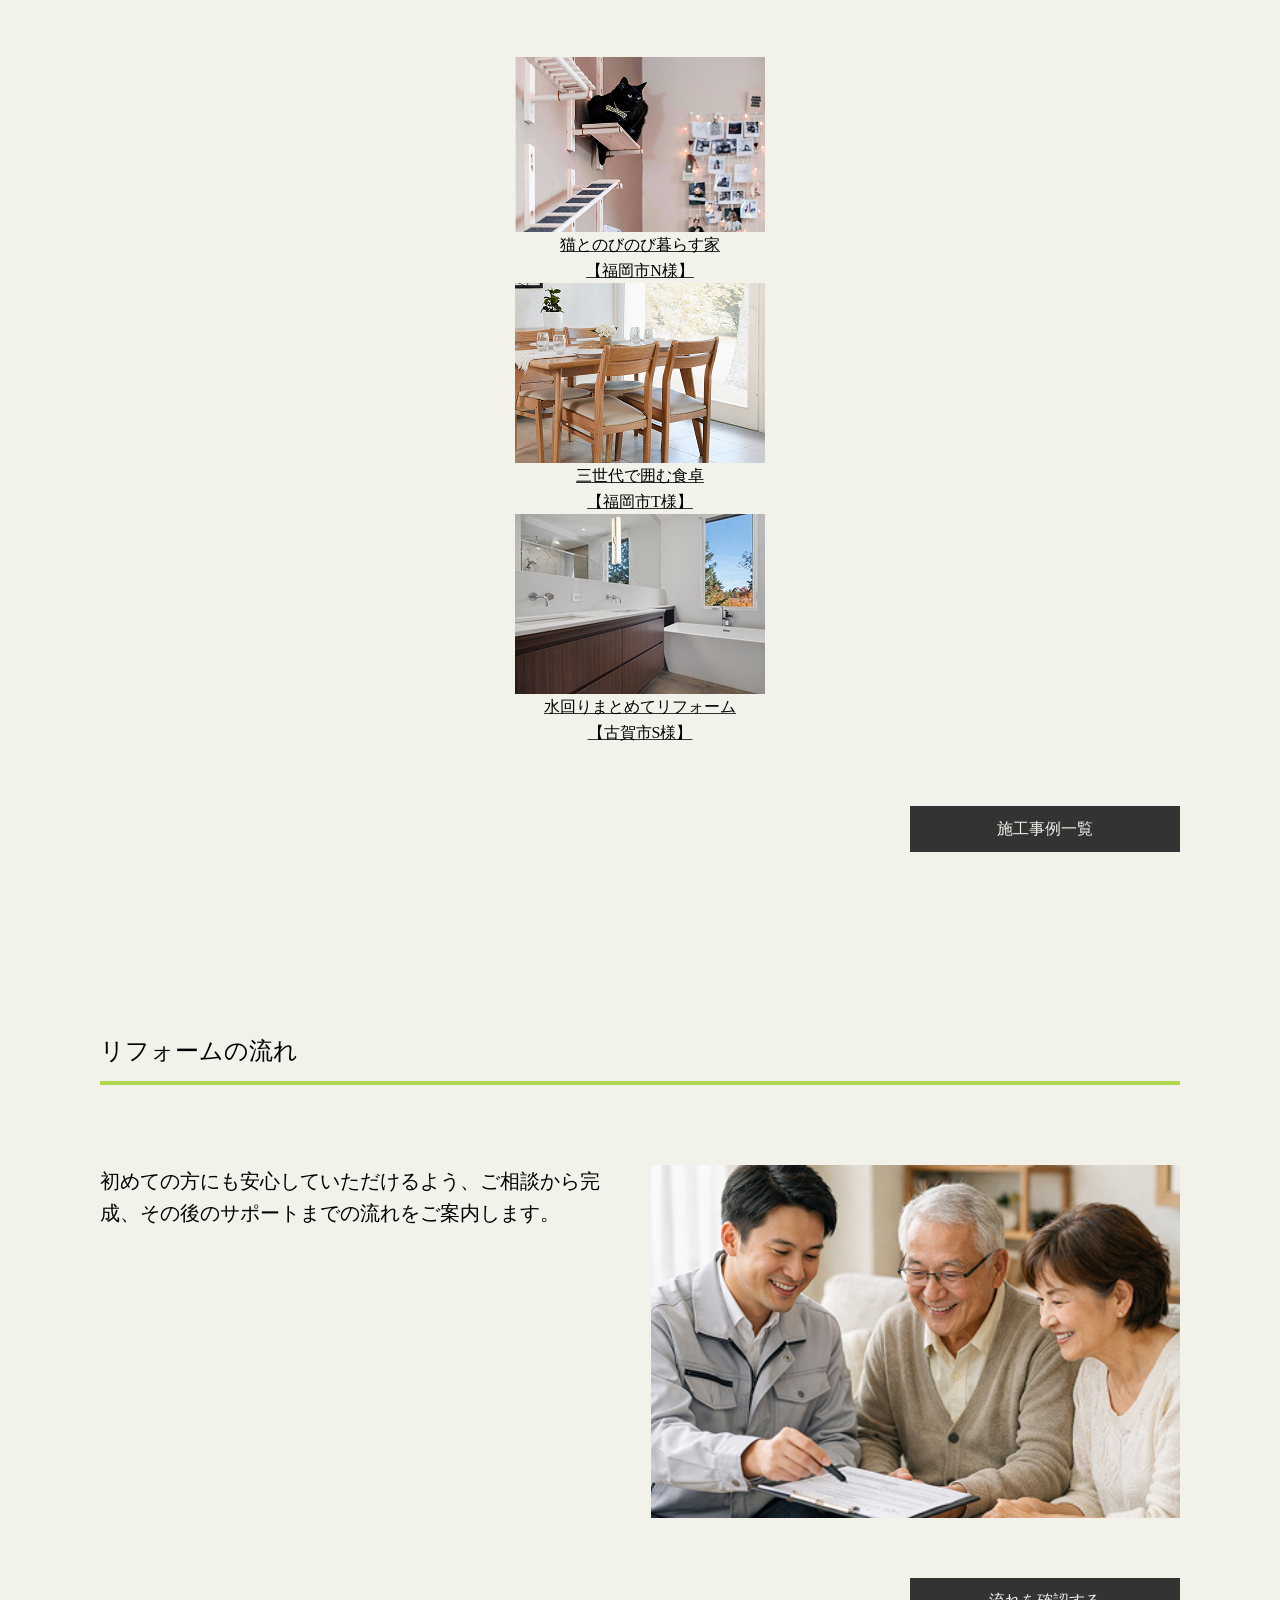
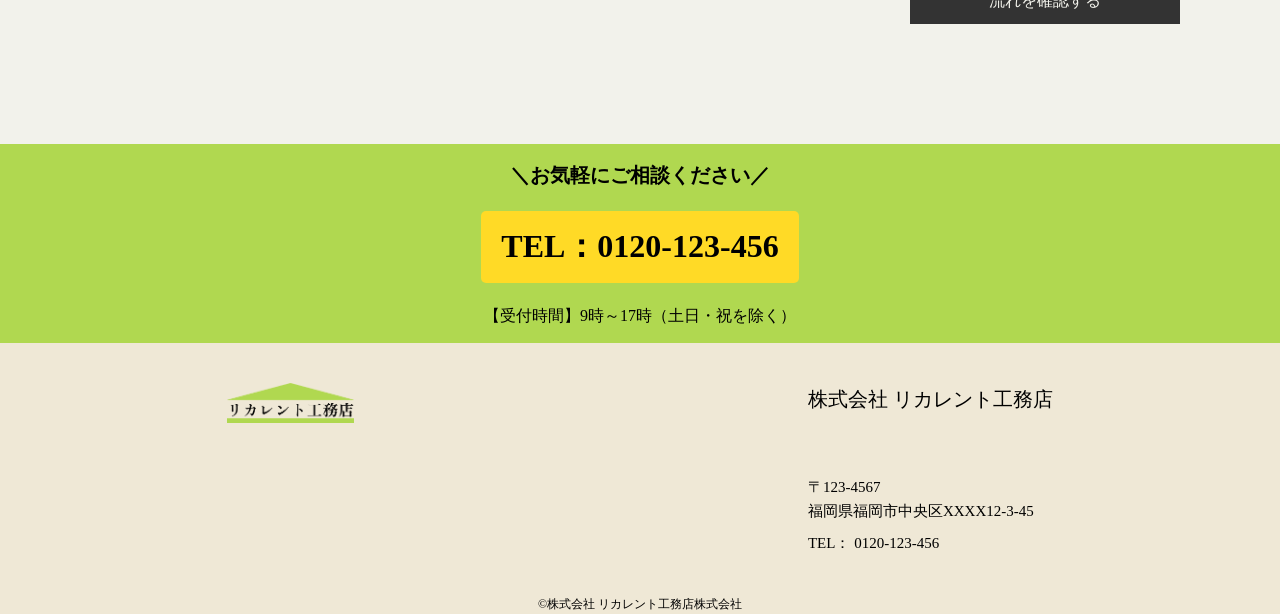
==== commit 320e9abe: "修正" ====
--- a/index.html
+++ b/index.html
@@ -70,7 +70,7 @@
 
                     <dl class="l-top-news__list" id="top-news-area">
                     </dl>
-
+                    <!-- JS -->
                     <a href="news.html" class="c-btn--black p-top__btn">
                         <p>お知らせ一覧
                         </p>
@@ -81,24 +81,23 @@
             <section class="l-section">
                 <h2 class="c-title  fz24">施工事例</h2>
                 <div class="p-top-section__body">
-                    <ul class="p-case-card-set">
-                        <li class="p-case-card c-hover__text"><a href="case/case1.html"><img src="img/case1.jpg"
-                                    alt="福岡市のリフォーム事例。壁にキャットタワーがつけられており、黒猫がくつろいでいる。" class="p-case-card__img"></a>
+                    <ul class="p-case__cards">
+                        <li class="p-case__card c-hover__text"><a href="case/case1.html"><img src="img/case1.jpg"
+                                    alt="福岡市のリフォーム事例。壁にキャットタワーがつけられており、黒猫がくつろいでいる。" class="p-case__img"></a>
                             <a href="#">
                                 <p>猫とのびのび暮らす家</p>
                                 <p>【福岡市N様】</p>
                             </a>
                         </li>
-                        <li class="p-case-card c-hover__text"><a href="case/case1.html"><img src="img/case2.jpg"
-                                    alt="福岡市のリフォーム事例。白い部屋に机と椅子がある。机の上には食器類がおかれている。" class="p-case-card__img"></a>
+                        <li class="p-case__card c-hover__text"><a href="case/case1.html"><img src="img/case2.jpg"
+                                    alt="福岡市のリフォーム事例。白い部屋に机と椅子がある。机の上には食器類がおかれている。" class="p-case__img"></a>
                             <a href="case/case01.html">
                                 <p>三世代で囲む食卓</p>
                                 <p>【福岡市T様】</p>
                             </a>
                         </li>
-                        <li class="p-case-card c-hover__text"><a href="case/case1.html"><img src="img/case3.jpg"
-                                    alt="古賀市のリフォーム事例。白い壁の部屋。ブラウンの引き出しがある大きな洗面台がある。窓からは青空が見える。"
-                                    class="p-case-card__img"></a>
+                        <li class="p-case__card c-hover__text"><a href="case/case1.html"><img src="img/case3.jpg"
+                                    alt="古賀市のリフォーム事例。白い壁の部屋。ブラウンの引き出しがある大きな洗面台がある。窓からは青空が見える。" class="p-case__img"></a>
                             <a href="#">
                                 <p>水回りまとめてリフォーム</p>
                                 <p>【古賀市S様】</p>
--- a/css/style.css
+++ b/css/style.css
@@ -7,13 +7,6 @@
     --reform-white: #F2F2EB;
     --reform-beige: #EFE8D6;
     --reform-yellow: #FFDA26;
-
-    --fz-12: 1.2rem;
-    --fz-16: 1.6rem;
-    --fz-20: 2.0rem;
-    --fz-24: 2.4rem;
-    --fz-32: 3.2rem;
-    --fz-48: 4.8rem;
 }
 
 
@@ -55,29 +48,28 @@
 /* 共通設定 */
 
 /* フォント */
-
 .fz12 {
-    font-size: var(--fz-12);
+    font-size: 1.2rem;
 }
 
 .fz16 {
-    font-size: var(--fz-16);
+    font-size: 1.6rem;
 }
 
 .fz20 {
-    font-size: var(--fz-20);
+    font-size: 2rem;
 }
 
 .fz24 {
-    font-size: var(--fz-24);
+    font-size: 2.4rem;
 }
 
 .fz32 {
-    font-size: var(--fz-32);
+    font-size: 3.2rem;
 }
 
 .fz48 {
-    font-size: var(--fz-48);
+    font-size: 4.8rem;
 }
 
 .bold {
@@ -148,10 +140,6 @@
     width: 100px;
     text-align: center;
     padding-block: 6px;
-}
-
-.c-special-offer {
-    background-color: var(--reform-green);
 }
 
 /* header */
@@ -430,7 +418,6 @@
     font-weight: normal;
 }
 
-
 @media screen and (max-width:735px) {
     .l-top-news__item {
         flex-direction: column;
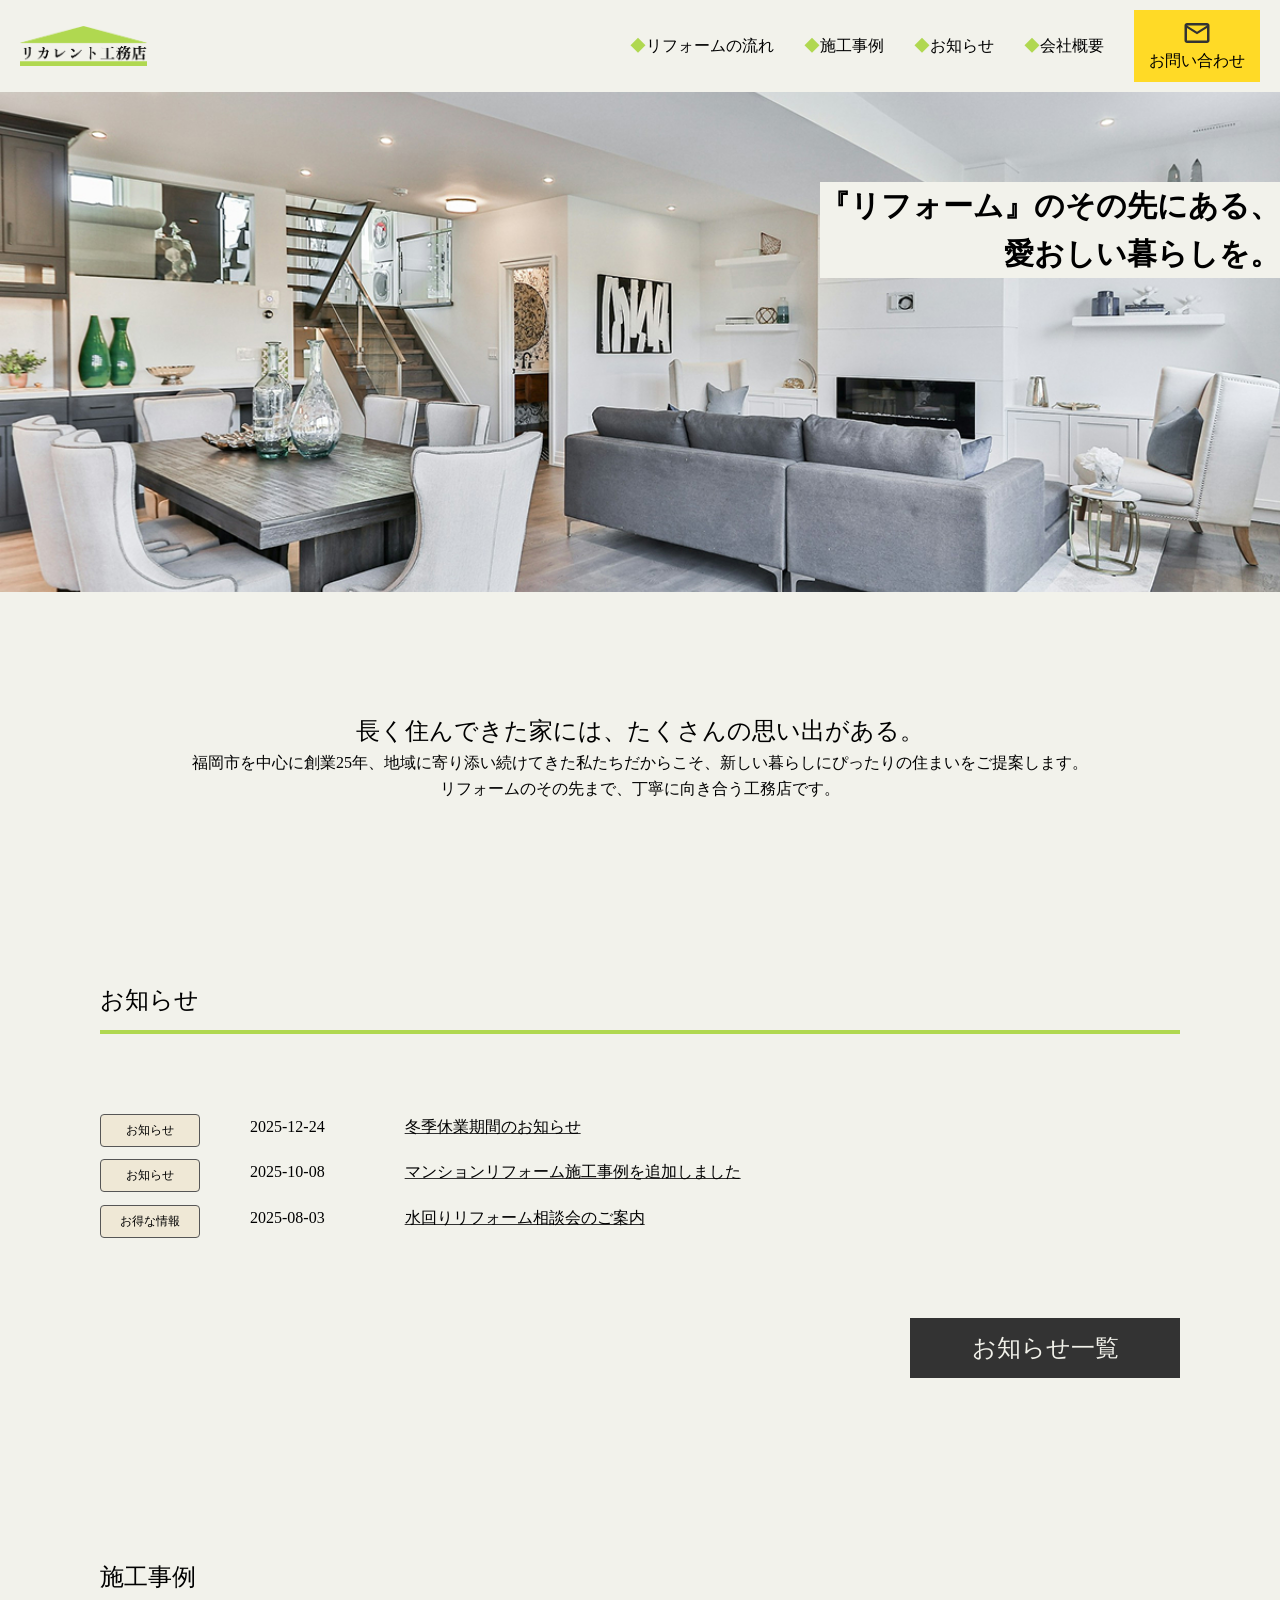
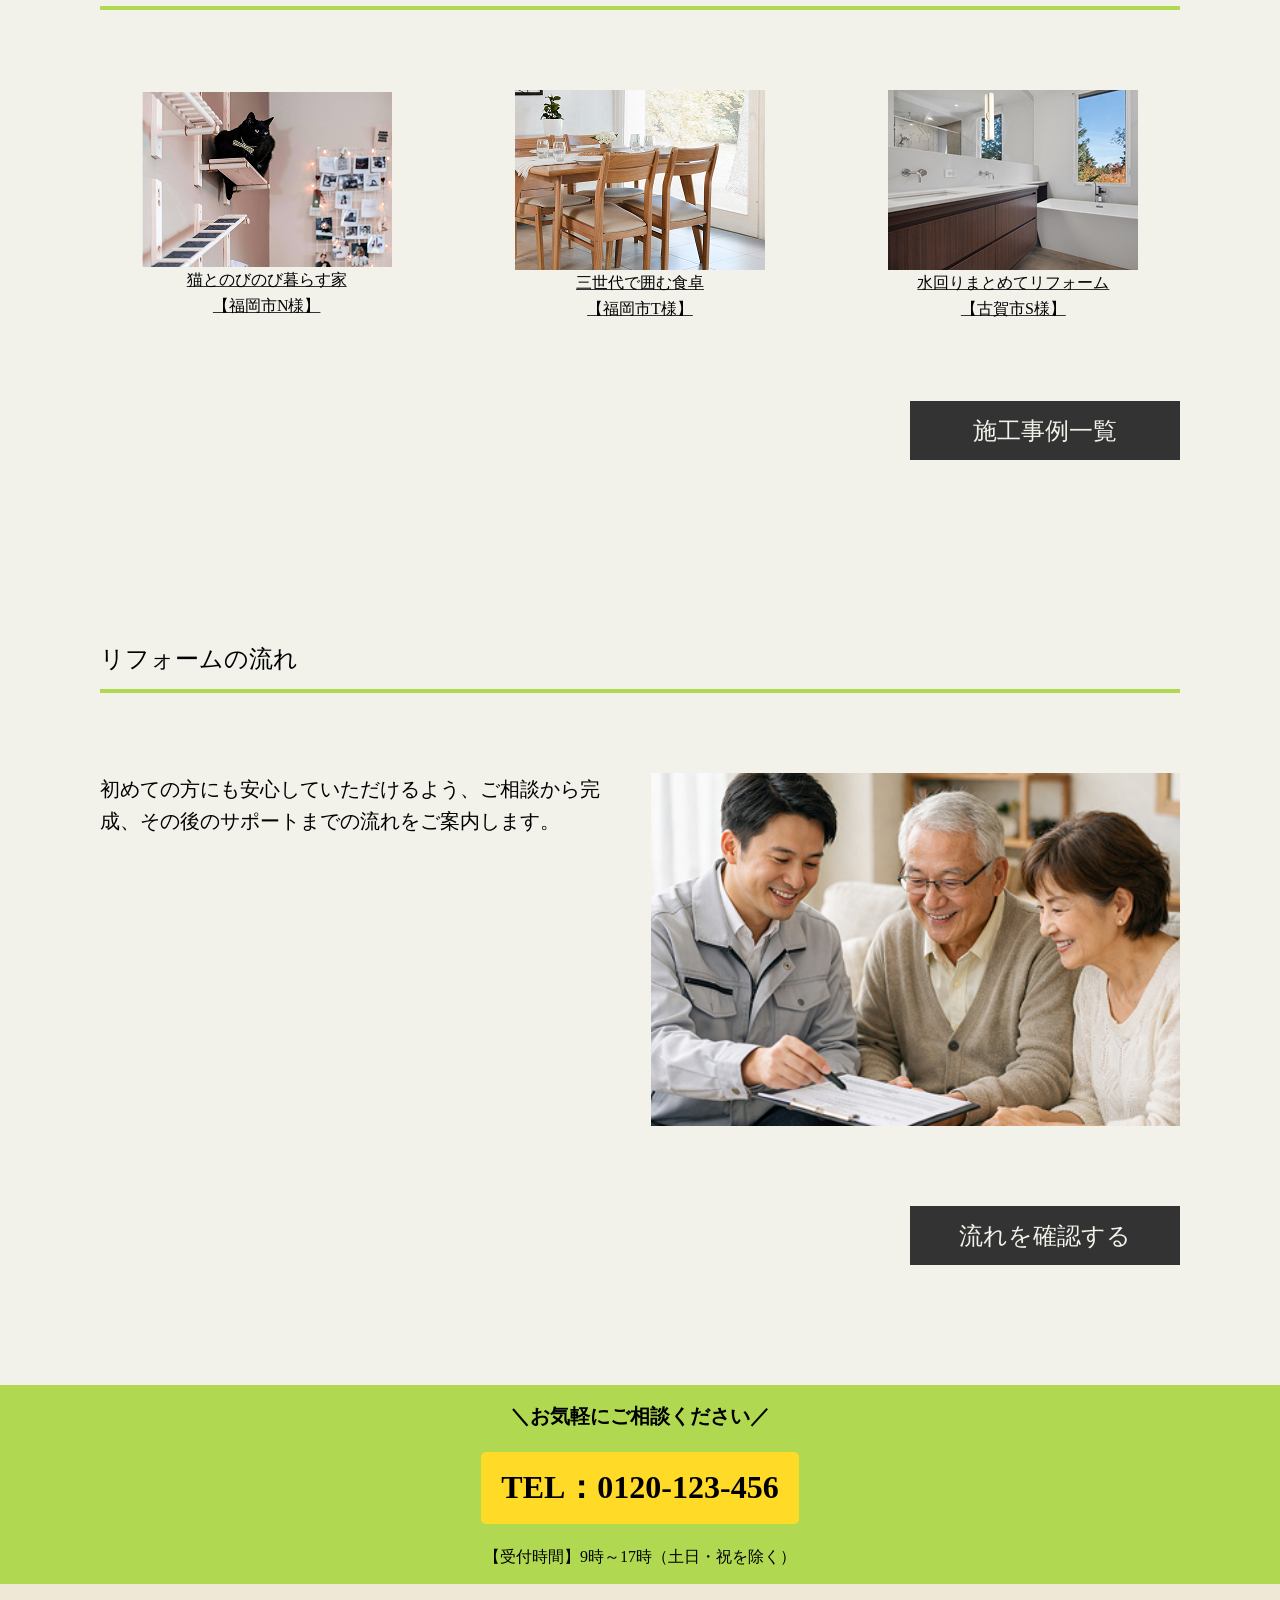
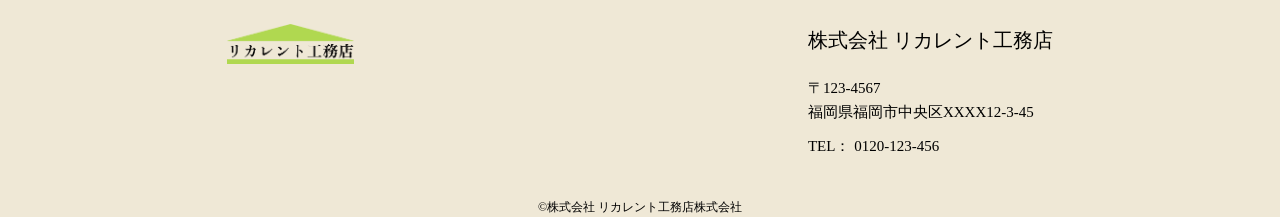
==== commit 6cc9691d: "共通部分クラス名見直し" ====
--- a/index.html
+++ b/index.html
@@ -17,14 +17,14 @@
             <a href="index.html">
                 <h1 class="c-logo"><img src="img/logo.png" alt="リカレント工務店株式会社" class="c-logo__img"></h1>
             </a>
-            <nav class="l-g-nav">
-                <ul class="l-g-nav__inner">
-                    <li class="c-header-text"><a href="process.html">リフォームの流れ</a></li>
-                    <li class="c-header-text"><a href="case.html">施工事例</a></li>
-                    <li class="c-header-text"><a href="news.html">お知らせ</a></li>
-                    <li class="c-header-text"><a href="company.html">会社概要</a></li>
+            <nav class="l-gnav">
+                <ul class="l-gnav__inner">
+                    <li class="c-gnav-text"><a href="process.html">リフォームの流れ</a></li>
+                    <li class="c-gnav-text"><a href="case.html">施工事例</a></li>
+                    <li class="c-gnav-text"><a href="news.html">お知らせ</a></li>
+                    <li class="c-gnav-text"><a href="company.html">会社概要</a></li>
                     <li>
-                        <a href="contact.html" class="l-header__info-link">
+                        <a href="contact.html" class="c-gnav__info">
                             <img src="img/icon-mail.svg" alt="">
                             <p>お問い合わせ</p>
                         </a>
@@ -32,14 +32,14 @@
                 </ul>
             </nav>
 
-            <nav class="open" id="open">
-                <ul class="l-g-nav__inner">
-                    <li class="c-header-text"><a href="process.html">リフォームの流れ</a></li>
-                    <li class="c-header-text"><a href="case.html">施工事例</a></li>
-                    <li class="c-header-text"><a href="news.html">お知らせ</a></li>
-                    <li class="c-header-text"><a href="company.html">会社概要</a></li>
+            <nav class="open" id="js-open">
+                <ul class="l-gnav__inner">
+                    <li class="c-gnav-text"><a href="process.html">リフォームの流れ</a></li>
+                    <li class="c-gnav-text"><a href="case.html">施工事例</a></li>
+                    <li class="c-gnav-text"><a href="news.html">お知らせ</a></li>
+                    <li class="c-gnav-text"><a href="company.html">会社概要</a></li>
                     <li>
-                        <a href="contact.html" class="l-header__info-link">
+                        <a href="contact.html" class="c-gnav__info">
                             <img src="img/icon-mail.svg" alt="">
                             <p>お問い合わせ</p>
                         </a>
@@ -81,7 +81,7 @@
             <section class="l-section">
                 <h2 class="c-title  fz24">施工事例</h2>
                 <div class="p-top-section__body">
-                    <ul class="p-case__cards">
+                    <ul class="l-case__cards">
                         <li class="p-case__card c-hover__text"><a href="case/case1.html"><img src="img/case1.jpg"
                                     alt="福岡市のリフォーム事例。壁にキャットタワーがつけられており、黒猫がくつろいでいる。" class="p-case__img"></a>
                             <a href="#">
@@ -129,21 +129,23 @@
             <p>【受付時間】9時～17時（土日・祝を除く）</p>
         </div>
 
-        <footer class="l-footer">
-            <div class="l-footer-inner">
-                <img src="img/logo.png" alt="" class="l-footer__img">
-                <div class="l-footer__text">
-                    <p class="l-footer__company">株式会社 リカレント工務店</p>
-                    <div class="l-footer__info">
-                        <p class="l-footer__add">〒123-4567<br>
-                            福岡県福岡市中央区XXXX12-3-45</p>
-                        <p class="l-footer__tel">TEL： <a href="tel:0120-123-456">0120-123-456</a></p>
-                    </div>
+
+    </main>
+
+    <footer class="c-footer">
+        <div class="l-footer-inner">
+            <img src="img/logo.png" alt="" class="c-footer__img">
+            <div class="l-footer__text">
+                <p class="c-footer__company">株式会社 リカレント工務店</p>
+                <div class="l-footer-info">
+                    <p class="c-footer__add">〒123-4567<br>
+                        福岡県福岡市中央区XXXX12-3-45</p>
+                    <p class="c-footer__tel">TEL： <a href="tel:0120-123-456">0120-123-456</a></p>
                 </div>
             </div>
-            <small class="l-footer__copy fz12">&copy;株式会社 リカレント工務店株式会社</small>
-        </footer>
-    </main>
+        </div>
+        <small class="c-footer__copy fz12">&copy;株式会社 リカレント工務店株式会社</small>
+    </footer>
     <script src="js/script.js"></script>
     <script src="js/common.js"></script>
 </body>
--- a/css/style.css
+++ b/css/style.css
@@ -7,6 +7,17 @@
     --reform-white: #F2F2EB;
     --reform-beige: #EFE8D6;
     --reform-yellow: #FFDA26;
+
+    --fz-s: 1.2rem;
+    --fz-m: 1.6rem;
+    --fz-l: 2rem;
+    --fz-xl: 2.4rem;
+
+    --space-s: 10px;
+    --space-m: 20px;
+    --space-l: 40px;
+    --space-ll: 80px;
+    --space-xxl: 120px;
 }
 
 
@@ -16,7 +27,7 @@
 }
 
 body {
-    font-size: 1.6rem;
+    font-size: var(--fz-m);
     background-color: var(--reform-white);
 }
 
@@ -32,13 +43,13 @@
     display: flex;
     flex-direction: column;
     gap: 180px;
-    margin-block: 120px;
+    margin-block: var(--space-xxl);
 }
 
 .l-section {
     display: flex;
     flex-direction: column;
-    gap: 80px;
+    gap: var(--space-ll);
 }
 
 .c-center-text {
@@ -49,19 +60,19 @@
 
 /* フォント */
 .fz12 {
-    font-size: 1.2rem;
+    font-size: var(--fz-s);
 }
 
 .fz16 {
-    font-size: 1.6rem;
+    font-size: var(--fz-m);
 }
 
 .fz20 {
-    font-size: 2rem;
+    font-size: var(--fz-l);
 }
 
 .fz24 {
-    font-size: 2.4rem;
+    font-size: var(--fz-xl);
 }
 
 .fz32 {
@@ -113,7 +124,7 @@
     display: block;
     background-color: var(--reform-black);
     color: var(--reform-white);
-    font-size: var(--fz-24);
+    font-size: var(--fz-xl);
     width: 270px;
     padding-block: 10.5px;
     text-align: center;
@@ -123,7 +134,7 @@
 .c-title {
     border-bottom: 4px solid var(--reform-green);
     display: inline-block;
-    padding-bottom: 10px;
+    padding-bottom: var(--space-s);
     white-space: nowrap;
 }
 
@@ -148,7 +159,7 @@
     display: flex;
     align-items: center;
     justify-content: space-between;
-    padding: 10px 20px;
+    padding: var(--space-s) var(--space-m);
 }
 
 /* ロゴ */
@@ -157,19 +168,18 @@
     width: auto;
 }
 
-
-.l-g-nav__inner {
+.l-gnav__inner {
     display: flex;
     align-items: center;
     gap: 30px;
 }
 
-.c-header-text {
-    display: flex;
-    gap: 20px;
-}
-
-.c-header-text a::before {
+.c-gnav-text {
+    display: flex;
+    gap: var(--space-m);
+}
+
+.c-gnav-text a::before {
     content: "◆";
     color: var(--reform-green);
 }
@@ -177,7 +187,7 @@
 
 
 /* お問い合わせボタン */
-.l-header__info-link {
+.c-gnav__info {
     display: flex;
     flex-direction: column;
     align-items: center;
@@ -187,7 +197,7 @@
     min-width: 90px;
 }
 
-.l-header__info-link img {
+.c-gnav__info img {
     width: 30px;
 }
 
@@ -200,7 +210,7 @@
 
 
 @media screen and (max-width:810px) {
-    .l-g-nav {
+    .l-gnav {
         display: none;
     }
 
@@ -210,8 +220,8 @@
         width: 50px;
         height: 30px;
         position: fixed;
-        right: 10px;
-        top: 10px;
+        right: var(--space-s);
+        top: var(--space-s);
         z-index: 100;
     }
 
@@ -271,7 +281,7 @@
         z-index: 50;
     }
 
-    .l-g-nav__inner {
+    .l-gnav__inner {
         width: 100%;
         height: 100%;
         flex-direction: column;
@@ -279,9 +289,9 @@
         justify-content: center;
     }
 
-    .l-header__info-link {
+    .c-gnav__info {
         flex-direction: row;
-        gap: 20px;
+        gap: var(--space-m);
     }
 
     .open.active {
@@ -297,7 +307,7 @@
     display: flex;
     flex-direction: column;
     align-items: center;
-    gap: 20px;
+    gap: var(--space-m);
 }
 
 .c-tel-belt p:first-child {
@@ -307,48 +317,47 @@
 .c-tel-belt__num {
     background-color: var(--reform-yellow);
     border-radius: 5px;
-    padding: 10px 20px;
+    padding: var(--space-s) var(--space-m);
 }
 
 /* fotter */
-.l-footer {
+.c-footer {
     background: var(--reform-beige);
 }
 
 .l-footer-inner {
-    padding-block: 40px;
+    padding-block: var(--space-l);
     display: flex;
     justify-content: space-around;
 }
 
-.l-footer__info {
-    display: flex;
-    flex-direction: column;
-    gap: 8px;
+.l-footer-info {
+    display: flex;
+    flex-direction: column;
+    gap: var(--space-s);
 }
 
 .l-footer__text {
     display: flex;
     flex-direction: column;
-    gap: 60px;
-
-}
-
-.l-footer__img {
-    height: 40px;
+    gap: var(--space-m);
+}
+
+.c-footer__img {
+    height: var(--space-l);
     width: auto;
 }
 
-.l-footer__company {
+.c-footer__company {
     font-size: clamp(1.5rem, 1.324rem + 0.751vw, 2rem);
 }
 
-.l-footer__add,
-.l-footer__tel {
+.c-footer__add,
+.c-footer__tel {
     font-size: clamp(1rem, 0.824rem + 0.751vw, 1.5rem);
 }
 
-.l-footer__copy {
+.c-footer__copy {
     display: block;
     text-align: center;
 }
@@ -359,7 +368,7 @@
 .p-top-section__body {
     display: flex;
     flex-direction: column;
-    gap: 60px;
+    gap: var(--space-ll);
 }
 
 .p-top__btn {
@@ -409,7 +418,7 @@
 
 .l-top-news__item {
     display: flex;
-    gap: 80px;
+    gap: var(--space-ll);
 }
 
 .l-top-news__item--head {
@@ -421,7 +430,7 @@
 @media screen and (max-width:735px) {
     .l-top-news__item {
         flex-direction: column;
-        gap: 12px;
+        gap: var(--space-s);
     }
 }
 
@@ -474,7 +483,7 @@
 .p-process__title-area {
     display: flex;
     align-items: center;
-    gap: 60px;
+    gap: var(--space-ll);
     margin-bottom: 50px;
 }
 
@@ -494,8 +503,9 @@
 }
 
 .p-process__icon {
+    display: block;
     background: var(--reform-green);
-    font-size: var(--fz-32);
+    font-size: 3.2rem;
     display: flex;
     flex-direction: column;
     justify-content: center;
@@ -506,11 +516,11 @@
 }
 
 .p-process__icon--small {
-    font-size: var(--fz-16);
+    font-size: var(--fz-s);
 }
 
 .p-process__title {
-    font-size: var(--fz-24);
+    font-size: var(--fz-xl);
 }
 
 
@@ -542,7 +552,7 @@
     flex-direction: column;
     border: 10px solid var(--reform-green);
     align-items: center;
-    padding-block: 20px;
+    padding-block: var(--space-m);
 }
 
 .p-tel__num {
@@ -556,7 +566,7 @@
 .p-form {
     display: flex;
     flex-direction: column;
-    gap: 90px;
+    gap: var(--space-ll);
     align-items: flex-start;
 }
 
@@ -564,26 +574,26 @@
     display: flex;
     flex-direction: column;
     /* 項目ごとの余白 */
-    gap: 70px;
+    gap: var(--space-ll);
 }
 
 .p-form__item,
 .p-form__item--top {
     display: flex;
     align-items: flex-start;
-    gap: 78px;
+    gap: var(--space-ll);
 }
 
 .p-form__item-description {
     display: flex;
     flex-direction: column;
-    gap: 13px;
+    gap: var(--space-s);
 }
 
 .p-form__title-area {
     display: flex;
     flex-direction: column;
-    gap: 13px;
+    gap: var(--space-s);
 }
 
 .p-form__title {
@@ -600,7 +610,7 @@
 
 .p-form__input {
     display: flex;
-    gap: 45px;
+    gap: var(--space-l);
 }
 
 .p-form--red {
@@ -608,13 +618,13 @@
 }
 
 .p-form--red {
-    font-size: 1.4rem;
+    font-size: var(--fz-s);
 }
 
 .p-form__text-box,
 .p-form__text-box--big {
     border: 1px solid #000;
-    padding: 10px 4px;
+    padding: var(--space-s) 4px;
 }
 
 .p-form__text-box {
@@ -640,7 +650,7 @@
     .p-form__item,
     .p-form__item--top {
         flex-direction: column;
-        gap: 12px;
+        gap: var(--space-s);
     }
 }
 
@@ -648,17 +658,17 @@
 
 .p-news__category {
     display: flex;
-    gap: 10px;
+    gap: var(--space-s);
 }
 
 .p-news__category-icon {
     display: flex;
-    gap: 22px;
+    gap: var(--space-m);
 }
 
 .p-news__box {
     border-bottom: 1px dotted var(--reform-black);
-    padding-block: 20px;
+    padding-block: var(--space-m);
 }
 
 .l-news-list {
@@ -686,7 +696,7 @@
 }
 
 .p-case__category li {
-    padding: 5px 10px;
+    padding: 5px var(--space-s);
 }
 
 .p-case__category li:hover {
@@ -698,8 +708,8 @@
 .l-case__cards {
     display: grid;
     grid-template-columns: repeat(auto-fit, minmax(250px, 1fr));
-    column-gap: min(40px);
-    row-gap: 50px;
+    column-gap: var(--space-l);
+    row-gap: var(--space-l);
     align-items: center;
 }
 
@@ -721,7 +731,7 @@
 
 .l-case-det__main {
     display: flex;
-    gap: min(40px);
+    gap: var(--space-l);
 }
 
 .c-case-det__img {
@@ -736,14 +746,14 @@
 .l-case-det__beforeafter {
     display: flex;
     justify-content: center;
-    gap: min(40px);
+    gap: var(--space-l);
 }
 
 .l-before,
 .l-after {
     display: flex;
     flex-direction: column;
-    gap: 10px;
+    gap: var(--space-s);
     position: relative;
 }
 
@@ -756,7 +766,7 @@
 
 .l-case-det__bottom-area {
     display: flex;
-    gap: min(40px);
+    gap: var(--space-l);
 }
 
 .c-case-det__voice {
@@ -766,7 +776,7 @@
 .c-case-det__box {
     flex-basis: 50%;
     border: 5px solid var(--reform-green);
-    padding: 10px;
+    padding: var(--space-s);
 }
 
 .c-case-det__box dt {
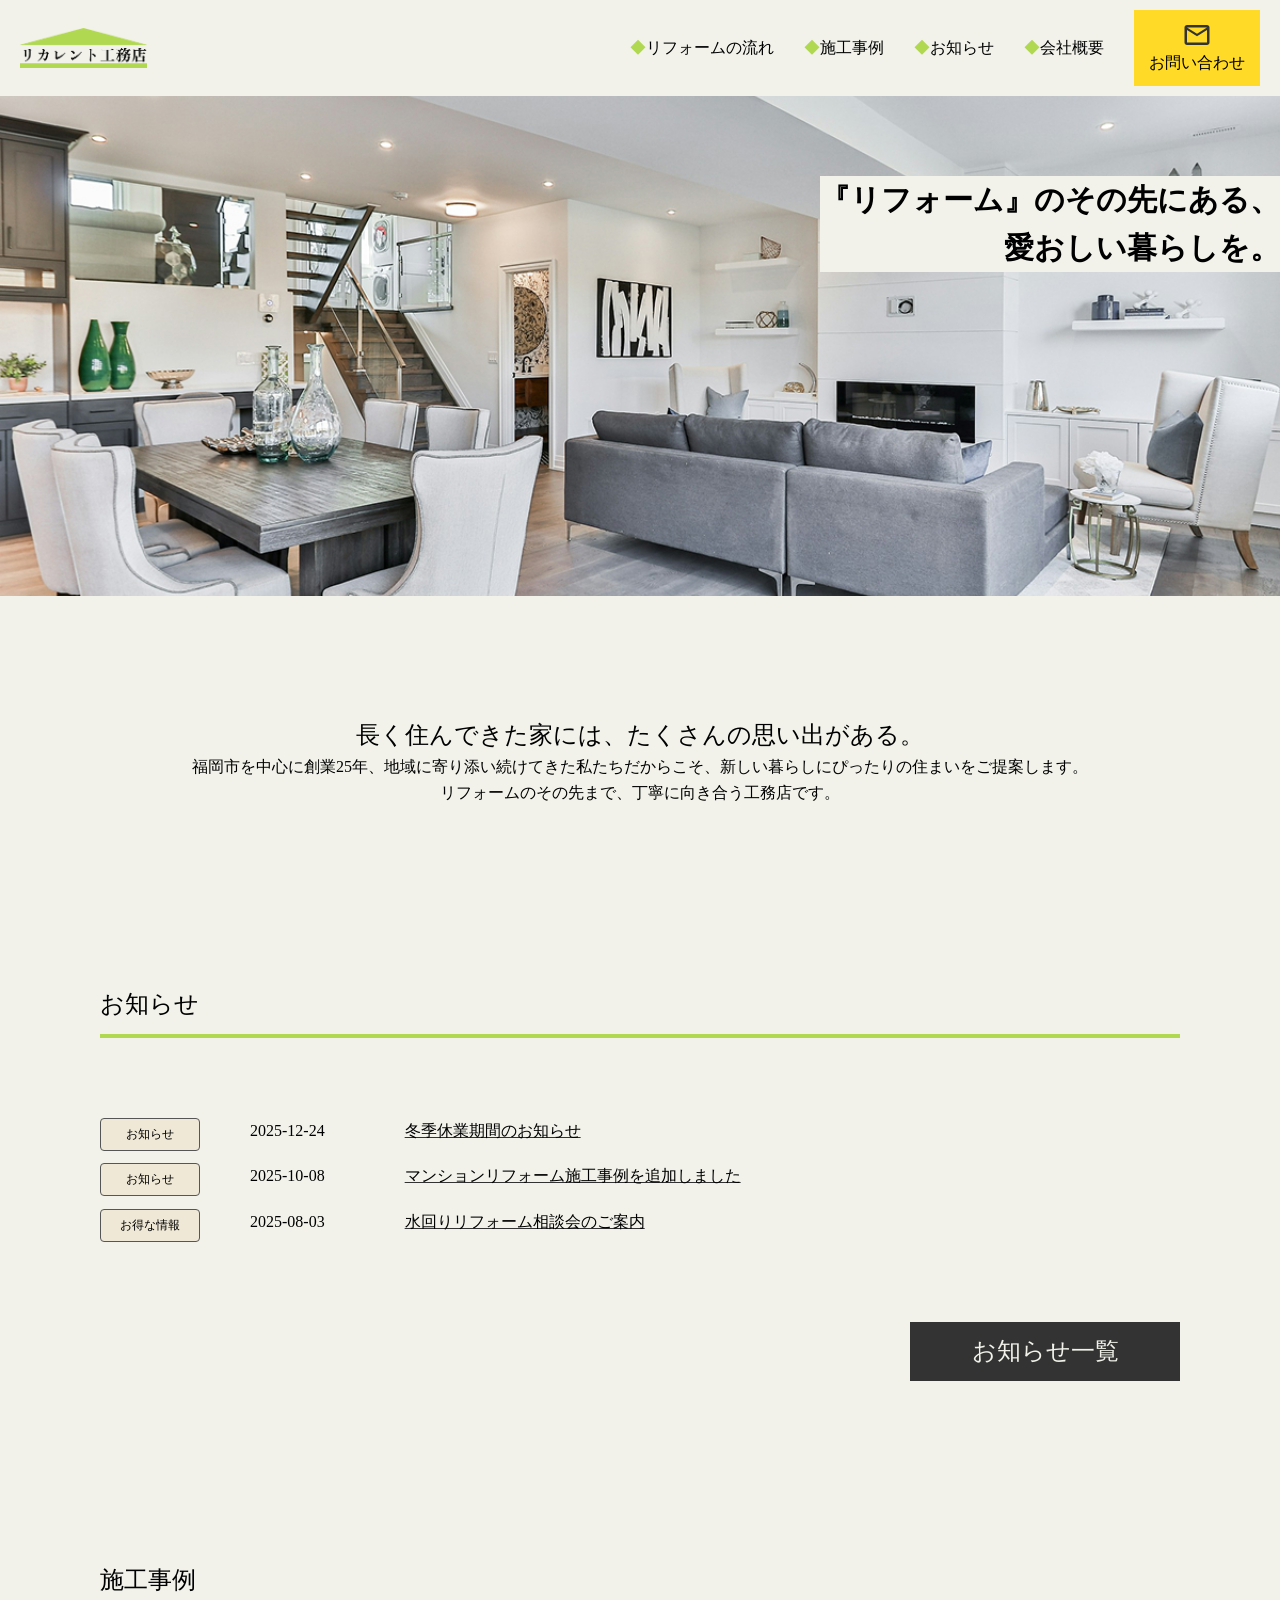
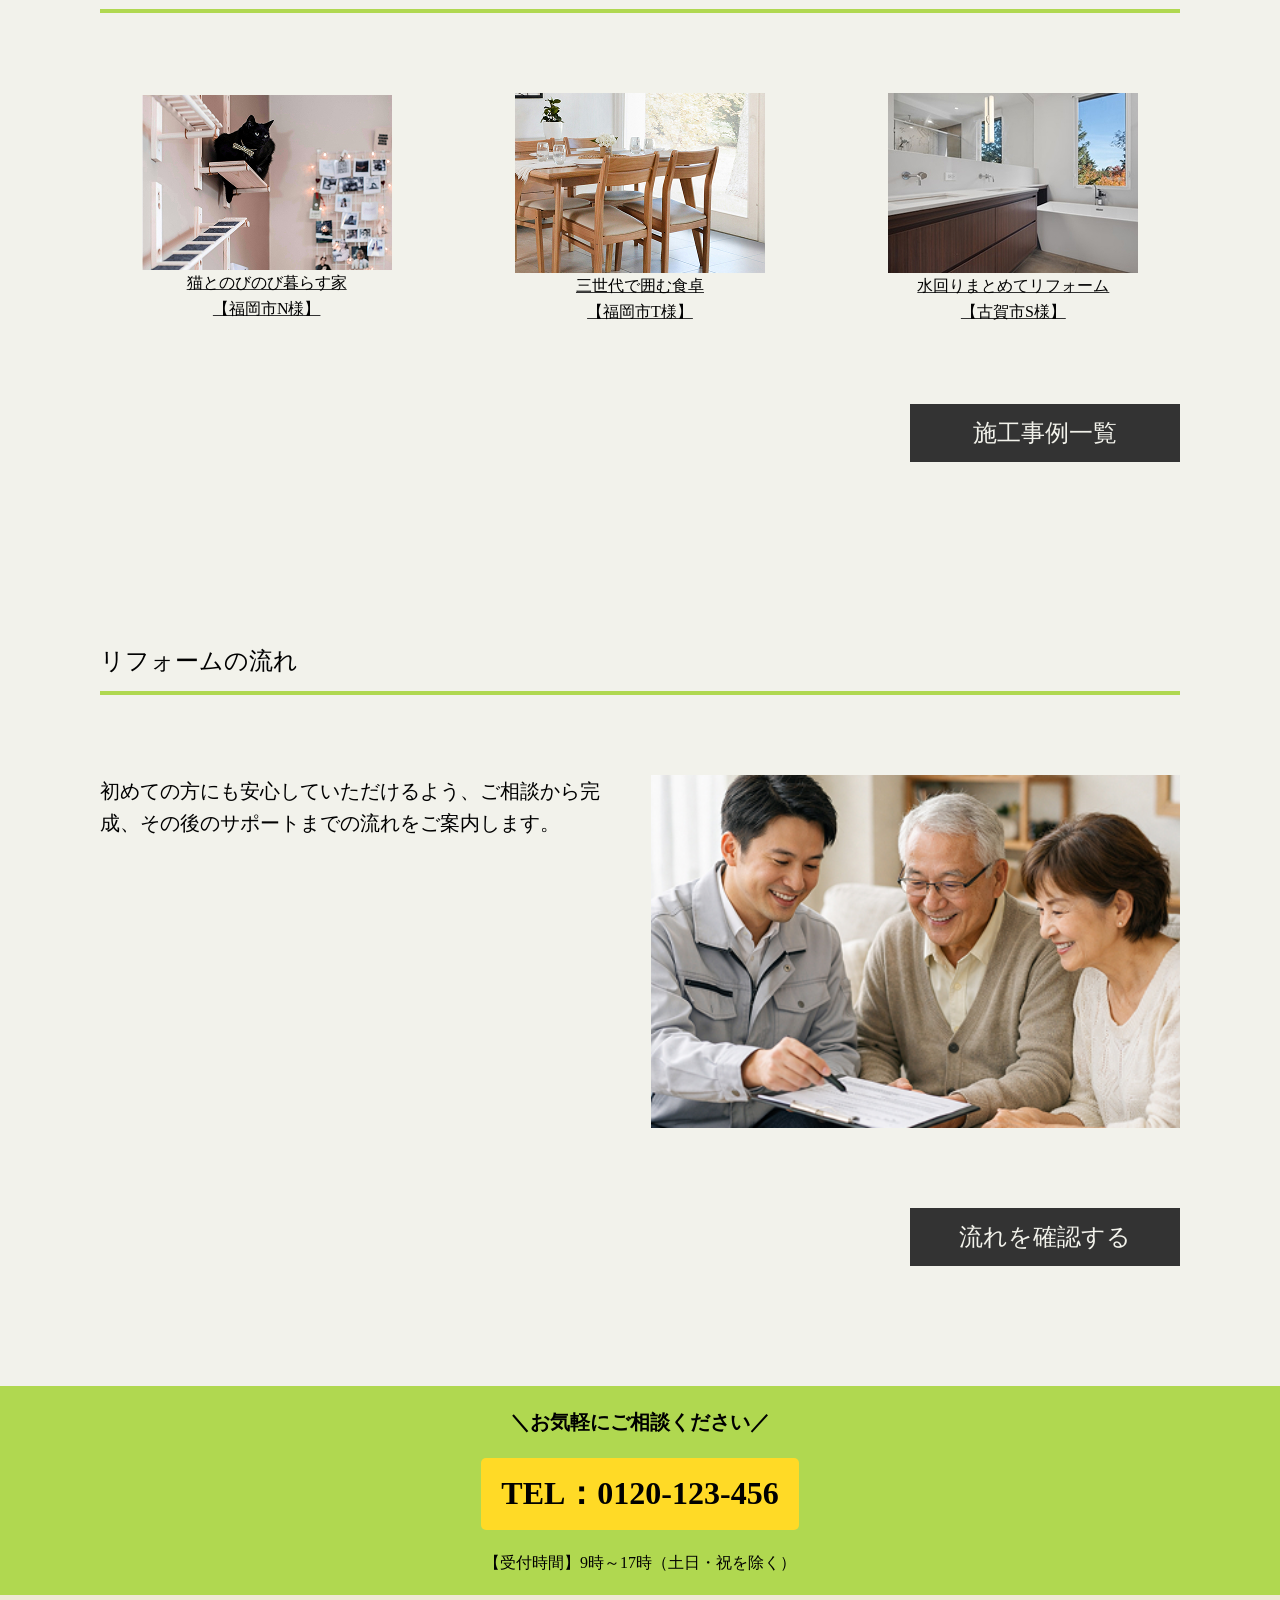
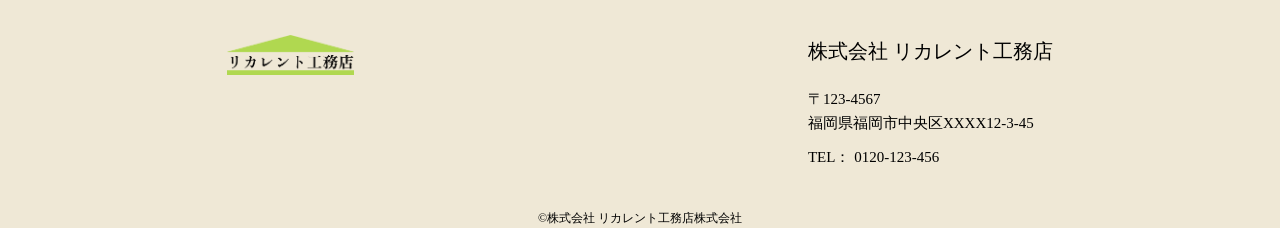
==== commit 010fdfcb: "グーグルアナリティクス設定" ====
--- a/index.html
+++ b/index.html
@@ -2,6 +2,15 @@
 <html lang="ja">
 
 <head>
+    <!-- Google tag (gtag.js) -->
+    <script async src="https://www.googletagmanager.com/gtag/js?id=G-CWVZ7EFWQ4"></script>
+    <script>
+        window.dataLayer = window.dataLayer || [];
+        function gtag() { dataLayer.push(arguments); }
+        gtag('js', new Date());
+
+        gtag('config', 'G-CWVZ7EFWQ4');
+    </script>
     <meta charset="UTF-8">
     <meta name="viewport" content="width=device-width, initial-scale=1.0">
     <!-- 検索対策 -->
--- a/css/style.css
+++ b/css/style.css
@@ -18,6 +18,10 @@
     --space-l: 40px;
     --space-ll: 80px;
     --space-xxl: 120px;
+
+    --anim-fast: 0.3s;
+    --anim-mid: 1s;
+    --anim-slow: 1.2s;
 }
 
 
@@ -96,7 +100,7 @@
 .l-header__info-link:hover,
 .c-hover__text:hover,
 .c-tel-belt__num:hover {
-    transition: opacity 0.3s ease;
+    transition: opacity var(--anim-fast) ease;
     opacity: 0.8;
 }
 
@@ -126,8 +130,22 @@
     color: var(--reform-white);
     font-size: var(--fz-xl);
     width: 270px;
-    padding-block: 10.5px;
+    padding-block: var(--space-s);
     text-align: center;
+}
+
+.c-btn--center {
+    align-self: center;
+}
+
+.p-top__btn {
+    align-self: flex-end;
+}
+
+@media screen and (max-width:735px) {
+    .p-top__btn {
+        align-self: center;
+    }
 }
 
 /* 見出し */
@@ -139,7 +157,7 @@
 }
 
 .c-title.animation {
-    animation: slide-left 1.3s linear forwards;
+    animation: slide-left var(--anim-slow) linear forwards;
 }
 
 
@@ -163,17 +181,18 @@
 }
 
 /* ロゴ */
+.l-gnav__inner {
+    display: flex;
+    align-items: center;
+    gap: 30px;
+}
+
+
 .c-logo__img {
     height: 40px;
     width: auto;
 }
 
-.l-gnav__inner {
-    display: flex;
-    align-items: center;
-    gap: 30px;
-}
-
 .c-gnav-text {
     display: flex;
     gap: var(--space-m);
@@ -184,8 +203,6 @@
     color: var(--reform-green);
 }
 
-
-
 /* お問い合わせボタン */
 .c-gnav__info {
     display: flex;
@@ -193,7 +210,7 @@
     align-items: center;
     justify-content: center;
     background-color: var(--reform-yellow);
-    padding: 8px 15px;
+    padding: var(--space-s) 15px;
     min-width: 90px;
 }
 
@@ -202,12 +219,10 @@
 }
 
 /* ハンバーガーメニュー */
-
 .c-hamburger,
 .open {
     display: none;
 }
-
 
 @media screen and (max-width:810px) {
     .l-gnav {
@@ -259,13 +274,13 @@
     .active+.c-hamburger span::before {
         transform: rotate(45deg);
         top: 0;
-        transition-duration: 300ms;
+        transition-duration: var(--anim-fast);
     }
 
     .active+.c-hamburger span::after {
         transform: rotate(-45deg);
         top: 0px;
-        transition-duration: 300ms;
+        transition-duration: var(--anim-fast);
     }
 
     /* 中身 */
@@ -303,7 +318,7 @@
 
 .c-tel-belt {
     background-color: var(--reform-green);
-    padding-block: 15px;
+    padding-block: var(--space-m);
     display: flex;
     flex-direction: column;
     align-items: center;
@@ -311,7 +326,7 @@
 }
 
 .c-tel-belt p:first-child {
-    animation: flashAnime 500ms ease-in-out infinite;
+    animation: flashAnime var(--anim-fast) ease-in-out infinite;
 }
 
 .c-tel-belt__num {
@@ -321,26 +336,27 @@
 }
 
 /* fotter */
+
+.l-footer-inner {
+    padding-block: var(--space-l);
+    display: flex;
+    justify-content: space-around;
+}
+
+.l-footer-info {
+    display: flex;
+    flex-direction: column;
+    gap: var(--space-s);
+}
+
+.l-footer__text {
+    display: flex;
+    flex-direction: column;
+    gap: var(--space-m);
+}
+
 .c-footer {
     background: var(--reform-beige);
-}
-
-.l-footer-inner {
-    padding-block: var(--space-l);
-    display: flex;
-    justify-content: space-around;
-}
-
-.l-footer-info {
-    display: flex;
-    flex-direction: column;
-    gap: var(--space-s);
-}
-
-.l-footer__text {
-    display: flex;
-    flex-direction: column;
-    gap: var(--space-m);
 }
 
 .c-footer__img {
@@ -363,24 +379,11 @@
 }
 
 /* TOPページ */
-
-
 .p-top-section__body {
     display: flex;
     flex-direction: column;
     gap: var(--space-ll);
 }
-
-.p-top__btn {
-    align-self: flex-end;
-}
-
-@media screen and (max-width:735px) {
-    .p-top__btn {
-        align-self: center;
-    }
-}
-
 
 /* MainVisual */
 .p-mv {
@@ -390,18 +393,16 @@
     flex-direction: column;
     align-items: flex-end;
     opacity: 0;
-    animation: slide-right 1.3s ease-out 200ms alternate forwards;
-}
-
+    animation: slide-right var(--anim-slow) ease-out var(--anim-fast) alternate forwards;
+}
 
 .p-mv__copy {
     font-size: clamp(1.5rem, 0.972rem + 2.254vw, 3rem);
     background-color: var(--reform-white);
-    margin-top: 90px;
+    margin-top: var(--space-ll);
     text-align: end;
     opacity: 0;
-    animation: riseAnime 2s ease-in-out 1s;
-    animation-fill-mode: forwards;
+    animation: riseAnime 2s ease-in-out var(--anim-mid) forwards;
 }
 
 .subcopy.animation {
@@ -457,14 +458,13 @@
 }
 
 /* リフォームの流れページ */
-
-.p-process__inner {
+.l-process__inner {
     display: flex;
     flex-direction: column;
     gap: 220px;
 }
 
-.p-process__card {
+.l-process__card {
     display: flex;
     gap: 2%;
     justify-content: center;
@@ -472,8 +472,7 @@
     position: relative;
 }
 
-
-.p-process__card:not(:first-of-type)::before {
+.l-process__card:not(:first-of-type)::before {
     content: url(../img/arrow.svg);
     position: absolute;
     left: 0;
@@ -483,10 +482,9 @@
 .p-process__title-area {
     display: flex;
     align-items: center;
-    gap: var(--space-ll);
-    margin-bottom: 50px;
-}
-
+    gap: var(--space-l);
+    margin-bottom: var(--space-m);
+}
 
 .p-process__text-area,
 .p-process__img {
@@ -499,11 +497,10 @@
 }
 
 .p-process__img.animation {
-    animation: riseAnime 1.2s linear 100ms forwards;
+    animation: riseAnime var(--anim-slow) linear var(--anim-fast) forwards;
 }
 
 .p-process__icon {
-    display: block;
     background: var(--reform-green);
     font-size: 3.2rem;
     display: flex;
@@ -520,22 +517,12 @@
 }
 
 .p-process__title {
-    font-size: var(--fz-xl);
-}
-
-
-.p-process__step-1 {
-    display: flex;
-    flex-direction: column;
-    align-items: center;
-}
-
-.p-process__btn {
-    align-self: center;
-}
+    font-size: var(--fz-l);
+}
+
 
 @media screen and (max-width:735px) {
-    .p-process__card {
+    .l-process__card {
         flex-direction: column;
     }
 
@@ -563,34 +550,28 @@
     font-size: clamp(20px, 18.592px + 0.376vw, 24px);
 }
 
-.p-form {
+.l-form {
     display: flex;
     flex-direction: column;
     gap: var(--space-ll);
     align-items: flex-start;
 }
 
-.p-form__wrapper {
+.l-form__wrapper {
     display: flex;
     flex-direction: column;
     /* 項目ごとの余白 */
     gap: var(--space-ll);
 }
 
-.p-form__item,
-.p-form__item--top {
+.l-form__item,
+.l-form__item--top {
     display: flex;
     align-items: flex-start;
     gap: var(--space-ll);
 }
 
-.p-form__item-description {
-    display: flex;
-    flex-direction: column;
-    gap: var(--space-s);
-}
-
-.p-form__title-area {
+.l-form__title-area {
     display: flex;
     flex-direction: column;
     gap: var(--space-s);
@@ -605,7 +586,7 @@
 .p-form__radio {
     display: flex;
     align-items: center;
-    gap: 15px;
+    gap: var(--space-m);
 }
 
 .p-form__input {
@@ -623,8 +604,8 @@
 
 .p-form__text-box,
 .p-form__text-box--big {
+    padding: var(--space-s) 4px;
     border: 1px solid #000;
-    padding: var(--space-s) 4px;
 }
 
 .p-form__text-box {
@@ -637,24 +618,21 @@
     width: 400px;
 }
 
-.p-form-btn {
-    align-self: center;
-}
-
-
-
 @media screen and (max-width:735px) {
 
-
     .p-form__input,
-    .p-form__item,
-    .p-form__item--top {
+    .l-form__item,
+    .l-form__item--top {
         flex-direction: column;
         gap: var(--space-s);
     }
 }
 
 /* お知らせ一覧 */
+.l-news-list {
+    display: flex;
+    flex-direction: column;
+}
 
 .p-news__category {
     display: flex;
@@ -667,17 +645,18 @@
 }
 
 .p-news__box {
+    display: flex;
+    gap: var(--space-l);
     border-bottom: 1px dotted var(--reform-black);
     padding-block: var(--space-m);
 }
 
-.l-news-list {
-    display: flex;
-    flex-direction: column;
-}
-
-
 @media screen and (max-width:735px) {
+    .p-news__box {
+        flex-direction: column;
+        gap: var(--space-s);
+    }
+
 
     .p-news__category {
         flex-direction: column;
@@ -685,25 +664,21 @@
 
 }
 
-
 /* 事例一覧 */
-
-
-.p-case__category {
+.l-case__category {
     display: flex;
     justify-content: center;
     gap: clamp(1.875rem, 0.775rem + 4.695vw, 5rem);
 }
 
-.p-case__category li {
+.l-case__category li {
     padding: 5px var(--space-s);
 }
 
-.p-case__category li:hover {
+.l-case__category li:hover {
     background-color: var(--reform-green);
     opacity: 0.9;
 }
-
 
 .l-case__cards {
     display: grid;
@@ -728,7 +703,6 @@
 
 
 /* 事例詳細 */
-
 .l-case-det__main {
     display: flex;
     gap: var(--space-l);
@@ -791,10 +765,6 @@
     content: "：";
 }
 
-.c-case__btn {
-    align-self: center;
-}
-
 
 @media screen and (max-width:735px) {
 
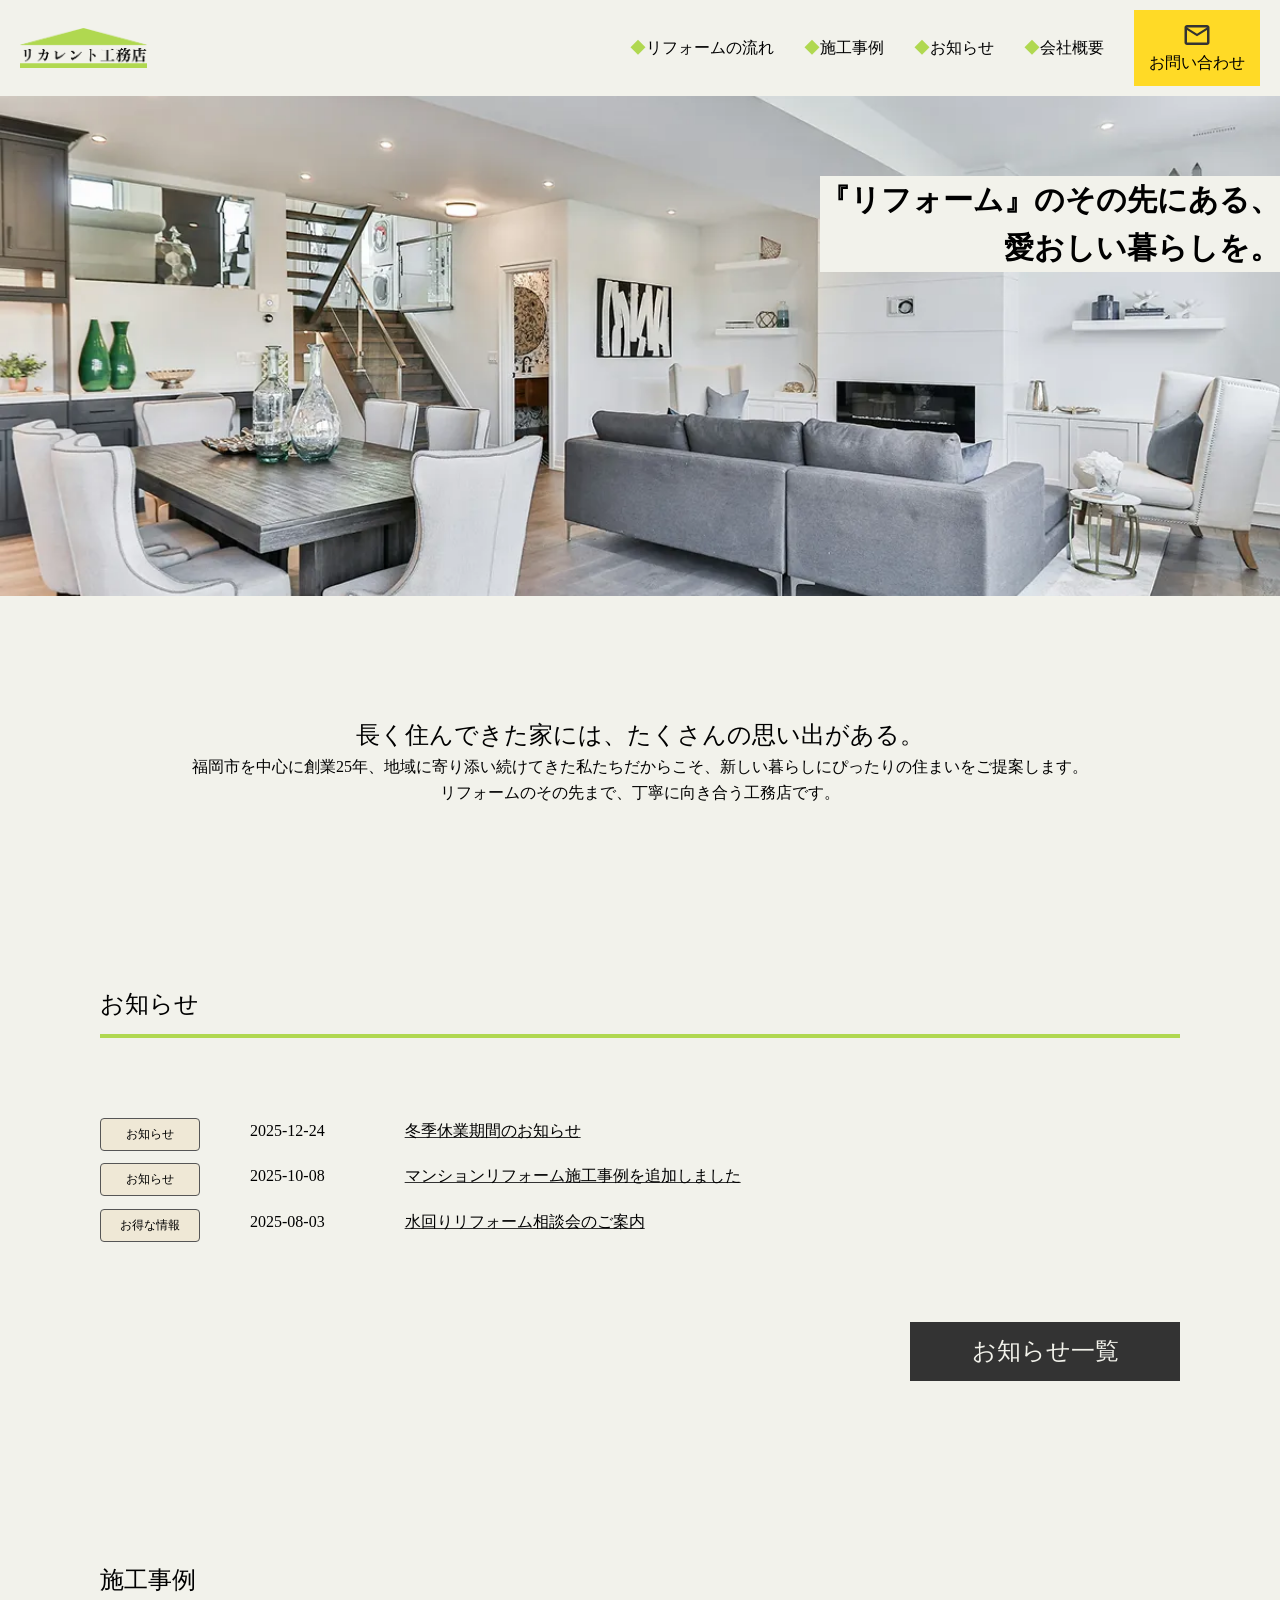
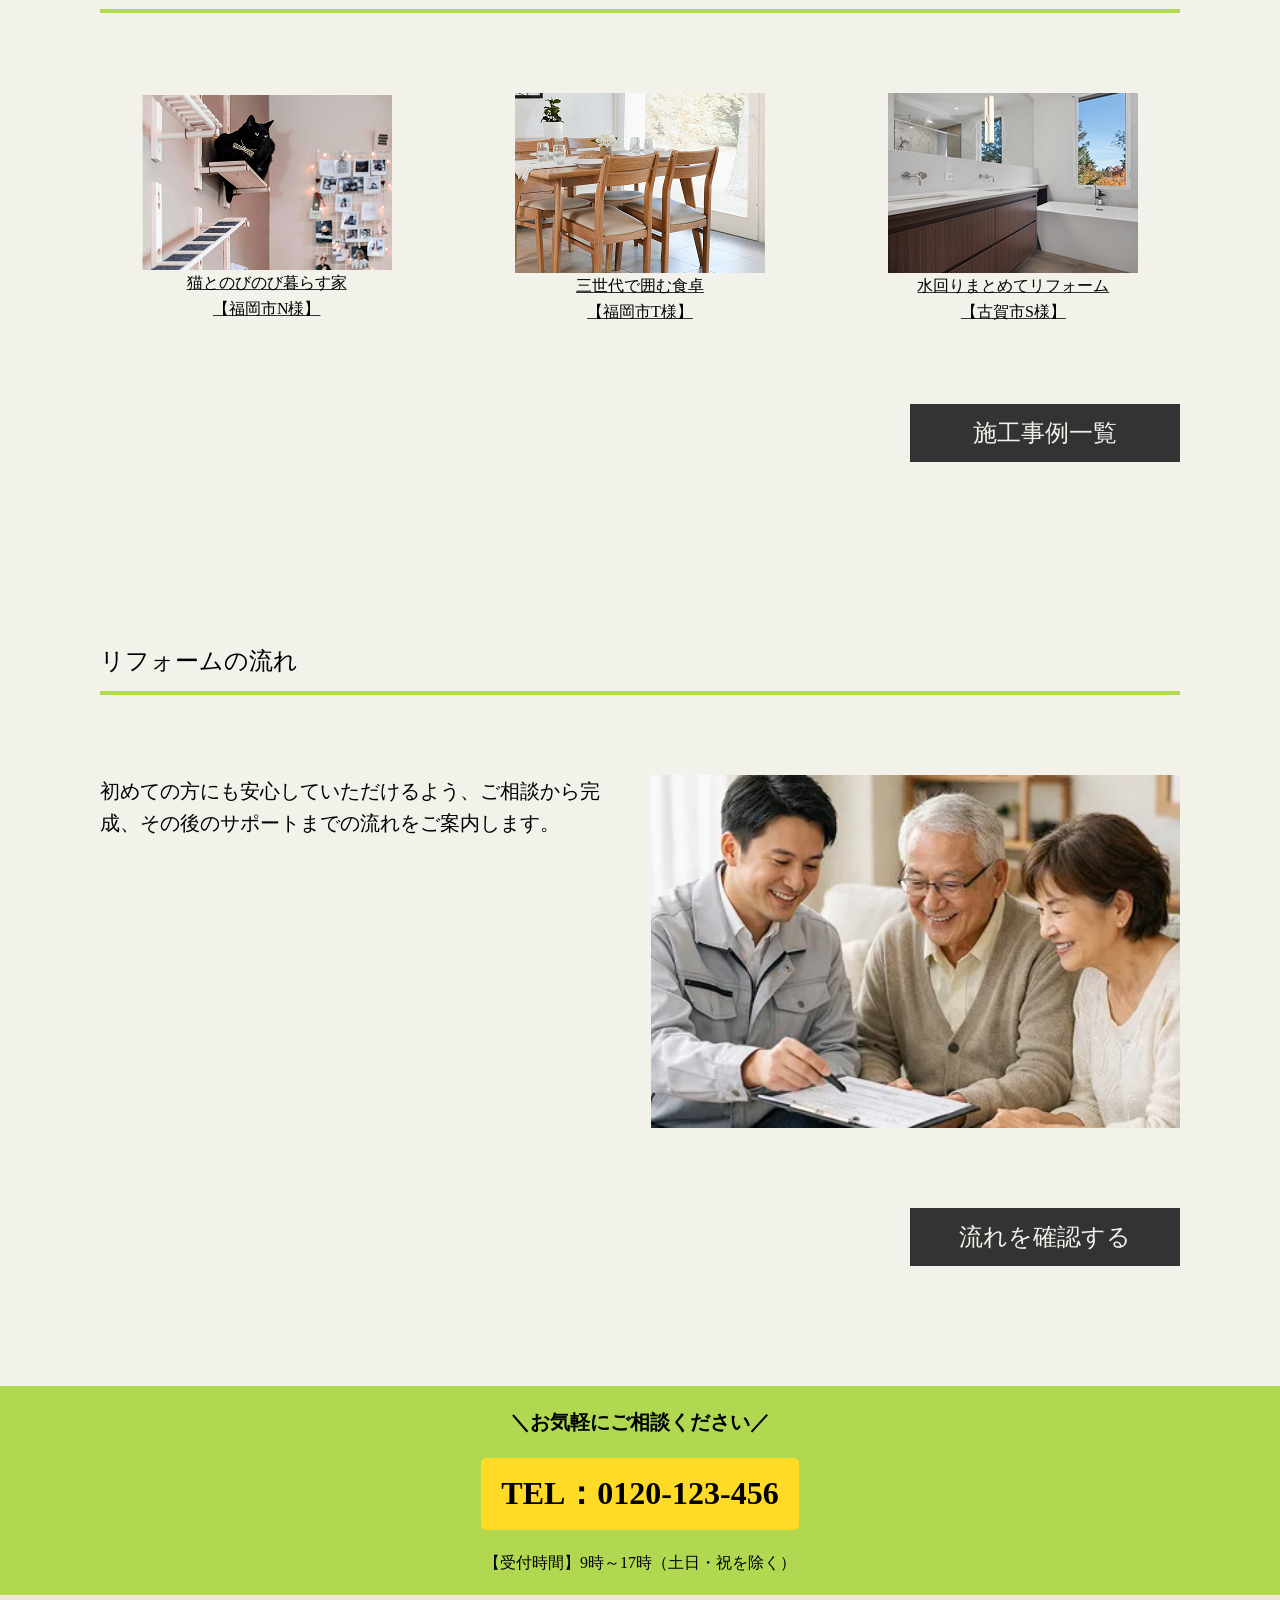
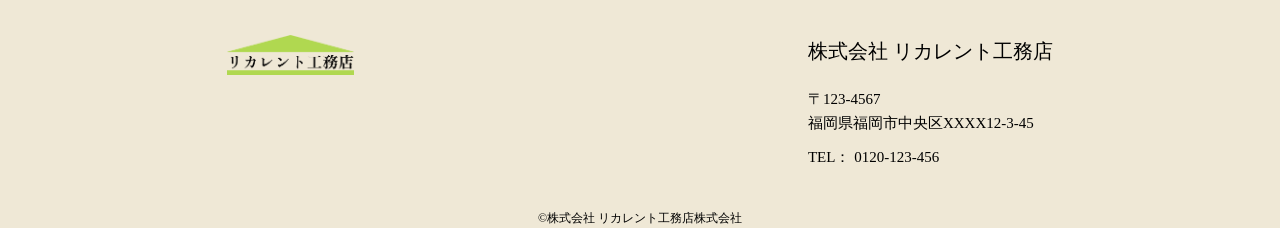
==== commit 219df84b: "画像差し替え" ====
--- a/index.html
+++ b/index.html
@@ -122,7 +122,7 @@
                 <div class="p-top-section__body">
                     <div class="p-top-process__inner">
                         <p class="p-top-process__text fz20">初めての方にも安心していただけるよう、ご相談から完成、その後のサポートまでの流れをご案内します。</p>
-                        <img src="img/process4.jpg" alt="男性作業員が老夫婦に書面を見せながら説明をしている。" class="p-top-process__img">
+                        <img src="img/process4.webp" alt="男性作業員が老夫婦に書面を見せながら説明をしている。" class="p-top-process__img">
                     </div>
                     <a href="process.html" class="c-btn--black p-top__btn">
                         <p>流れを確認する</p>
--- a/css/style.css
+++ b/css/style.css
@@ -387,7 +387,7 @@
 
 /* MainVisual */
 .p-mv {
-    background: url(../img/bg.jpg) center center/cover;
+    background: url(../img/bg.webp) center center/cover;
     height: clamp(24.375rem, 15.352rem + 38.498vw, 50rem);
     display: flex;
     flex-direction: column;
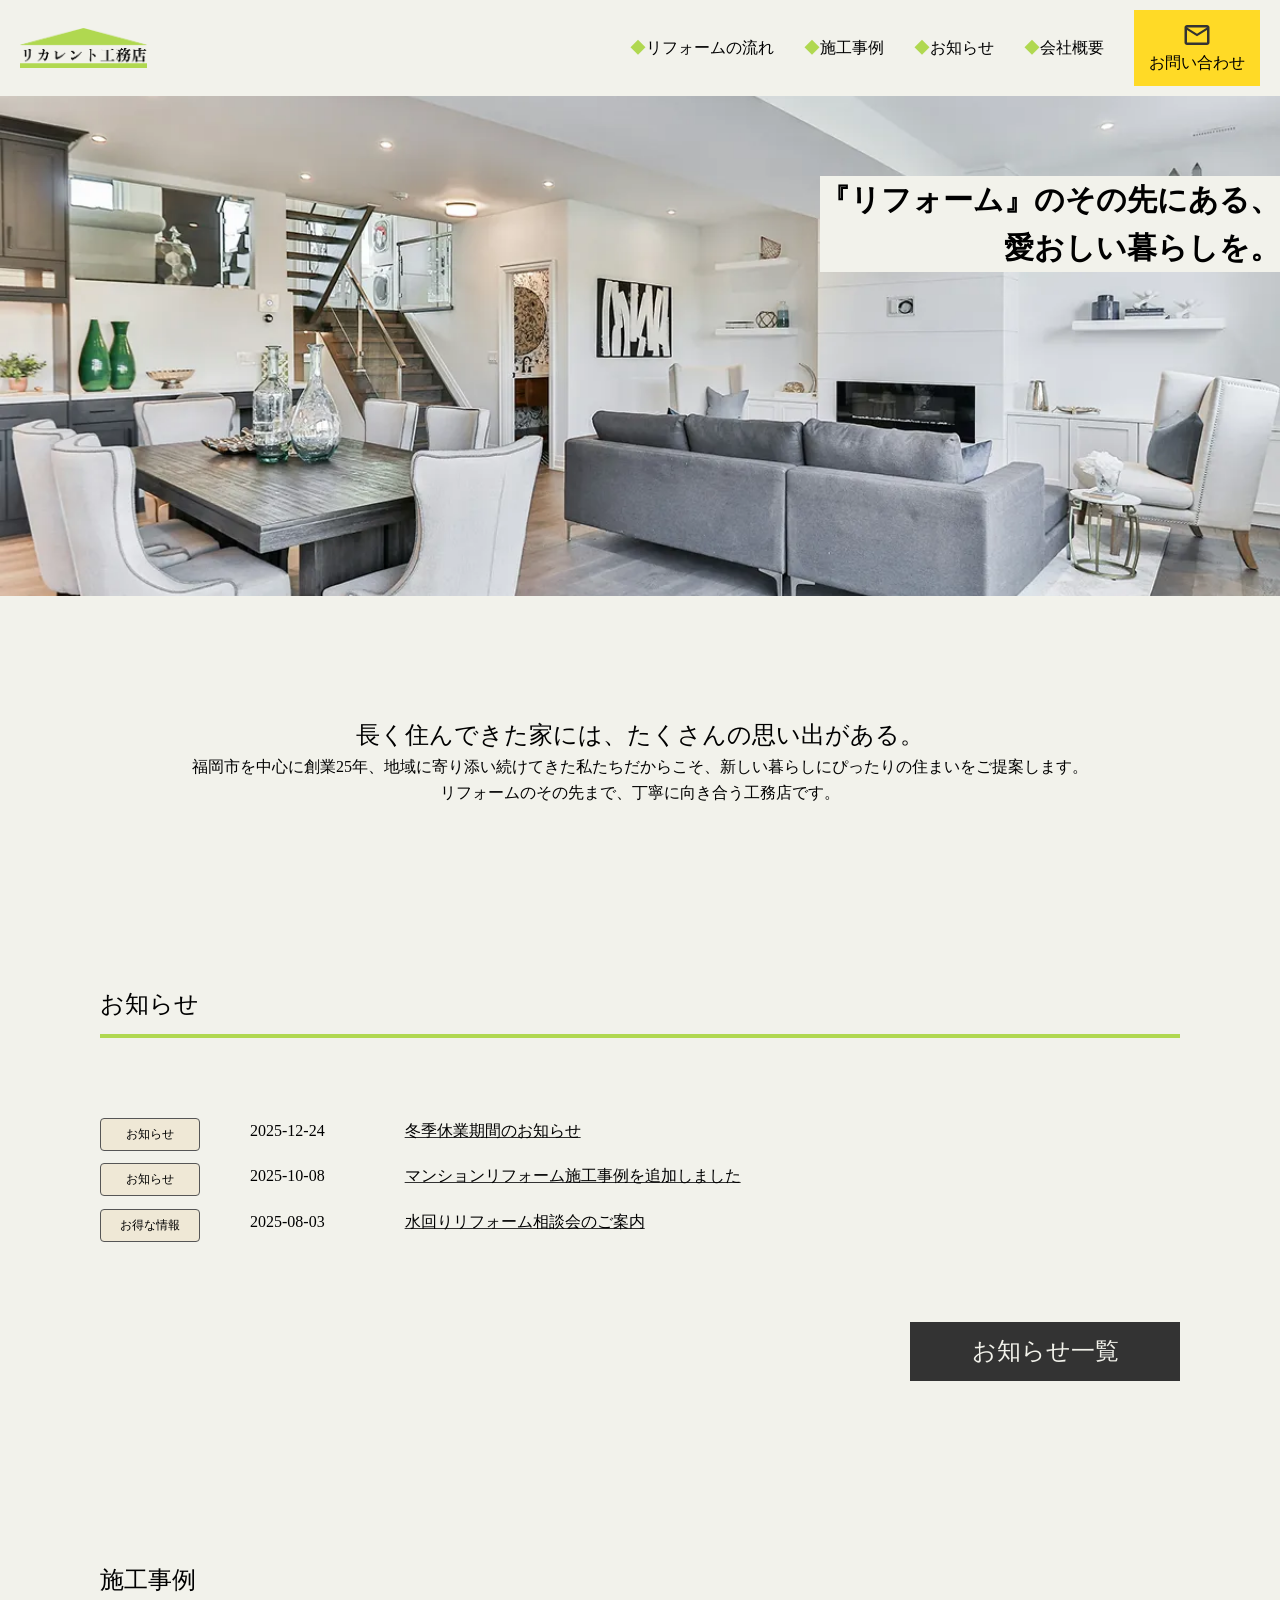
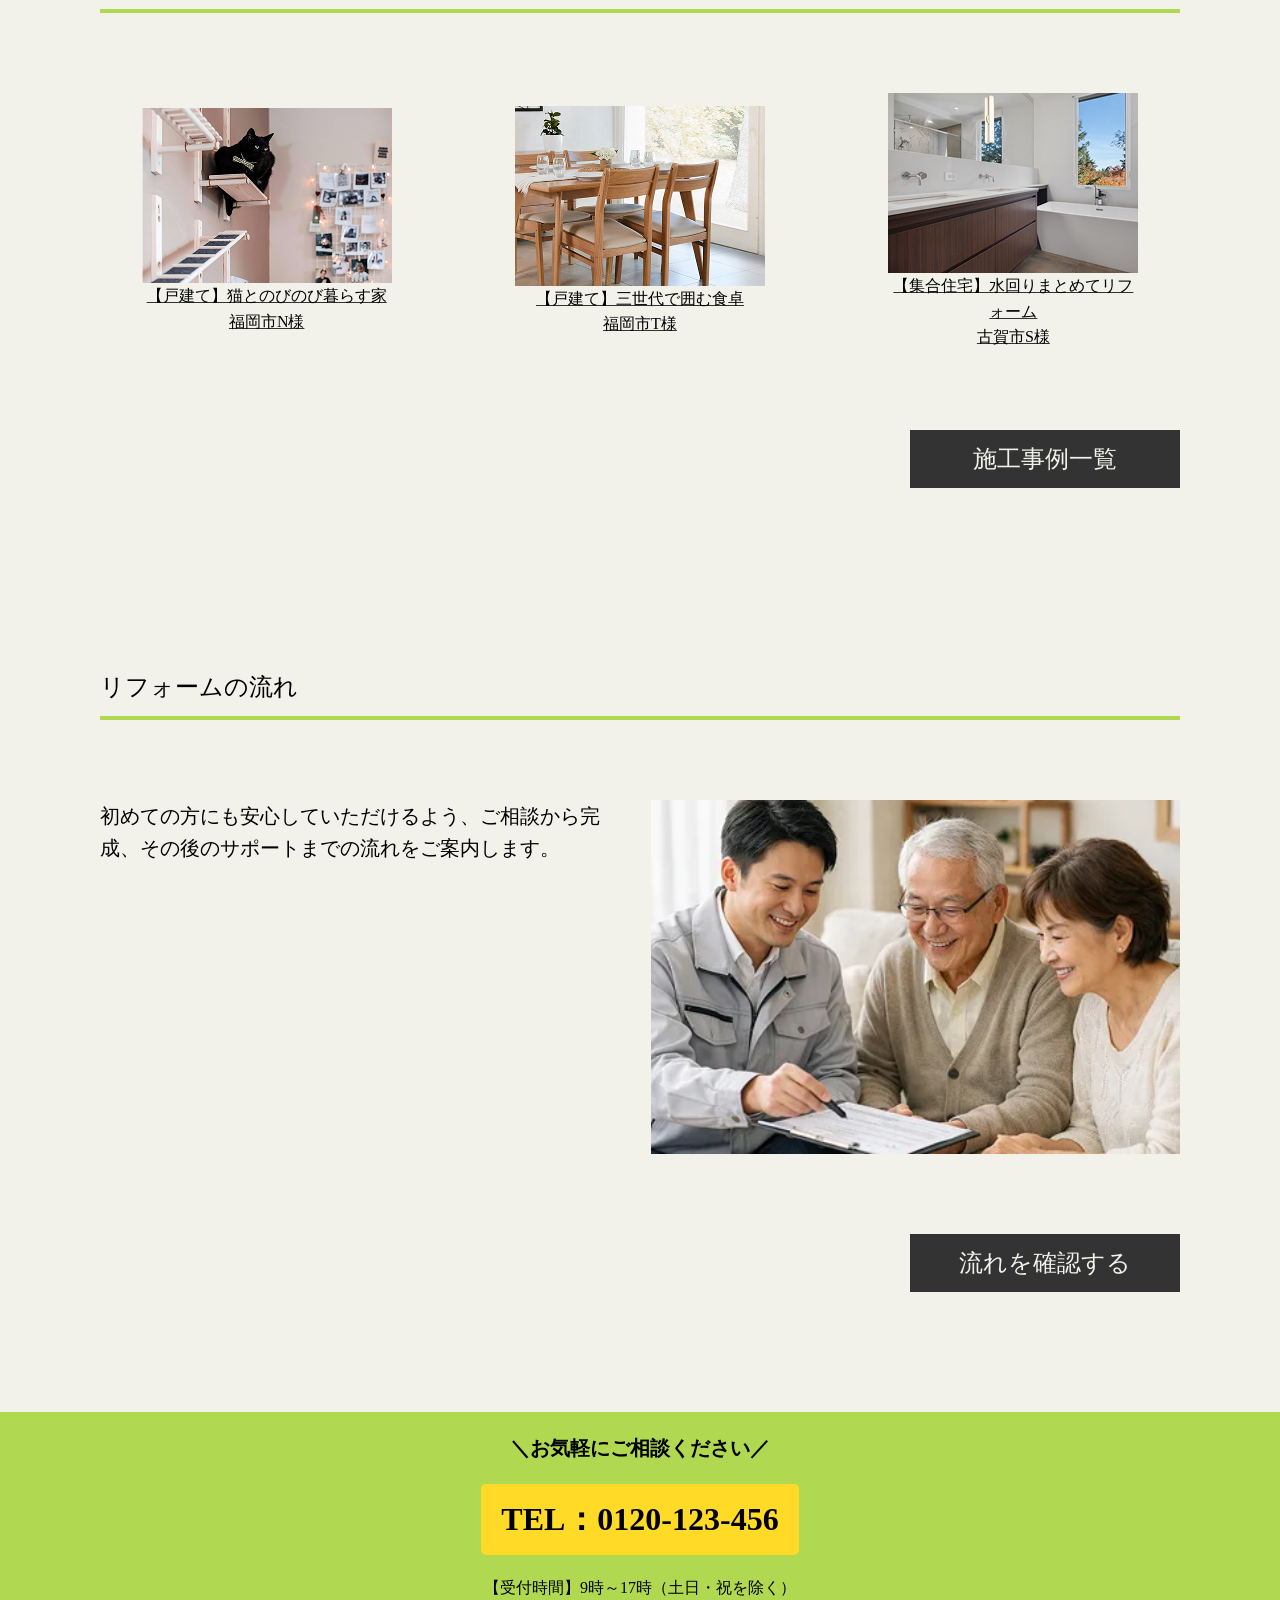
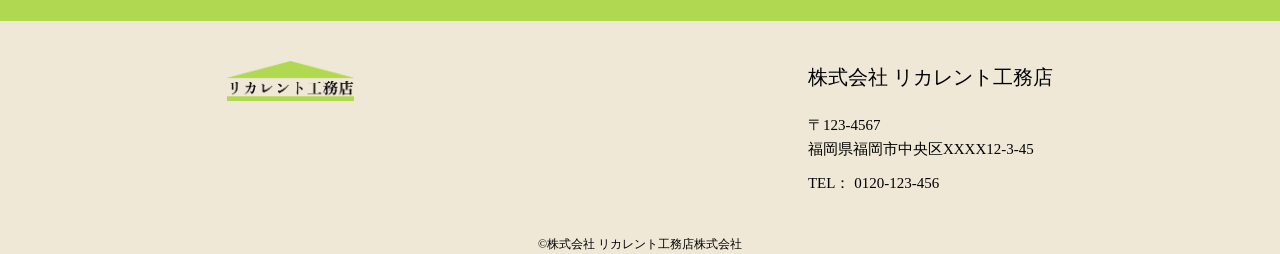
==== commit 886f81ad: "施工事例リンクを動的表示" ====
--- a/index.html
+++ b/index.html
@@ -90,28 +90,8 @@
             <section class="l-section">
                 <h2 class="c-title  fz24">施工事例</h2>
                 <div class="p-top-section__body">
-                    <ul class="l-case__cards">
-                        <li class="p-case__card c-hover__text"><a href="case/case1.html"><img src="img/case1.jpg"
-                                    alt="福岡市のリフォーム事例。壁にキャットタワーがつけられており、黒猫がくつろいでいる。" class="p-case__img"></a>
-                            <a href="#">
-                                <p>猫とのびのび暮らす家</p>
-                                <p>【福岡市N様】</p>
-                            </a>
-                        </li>
-                        <li class="p-case__card c-hover__text"><a href="case/case1.html"><img src="img/case2.jpg"
-                                    alt="福岡市のリフォーム事例。白い部屋に机と椅子がある。机の上には食器類がおかれている。" class="p-case__img"></a>
-                            <a href="case/case01.html">
-                                <p>三世代で囲む食卓</p>
-                                <p>【福岡市T様】</p>
-                            </a>
-                        </li>
-                        <li class="p-case__card c-hover__text"><a href="case/case1.html"><img src="img/case3.jpg"
-                                    alt="古賀市のリフォーム事例。白い壁の部屋。ブラウンの引き出しがある大きな洗面台がある。窓からは青空が見える。" class="p-case__img"></a>
-                            <a href="#">
-                                <p>水回りまとめてリフォーム</p>
-                                <p>【古賀市S様】</p>
-                            </a>
-                        </li>
+                    <ul class="l-case__cards" id="js-top-case">
+                        <!-- JS -->
                     </ul>
                     <a href="case.html" class="c-btn--black  p-top__btn">施工事例一覧</a>
                 </div>
@@ -155,6 +135,7 @@
         </div>
         <small class="c-footer__copy fz12">&copy;株式会社 リカレント工務店株式会社</small>
     </footer>
+    <script src="js/date.js"></script>
     <script src="js/script.js"></script>
     <script src="js/common.js"></script>
 </body>
